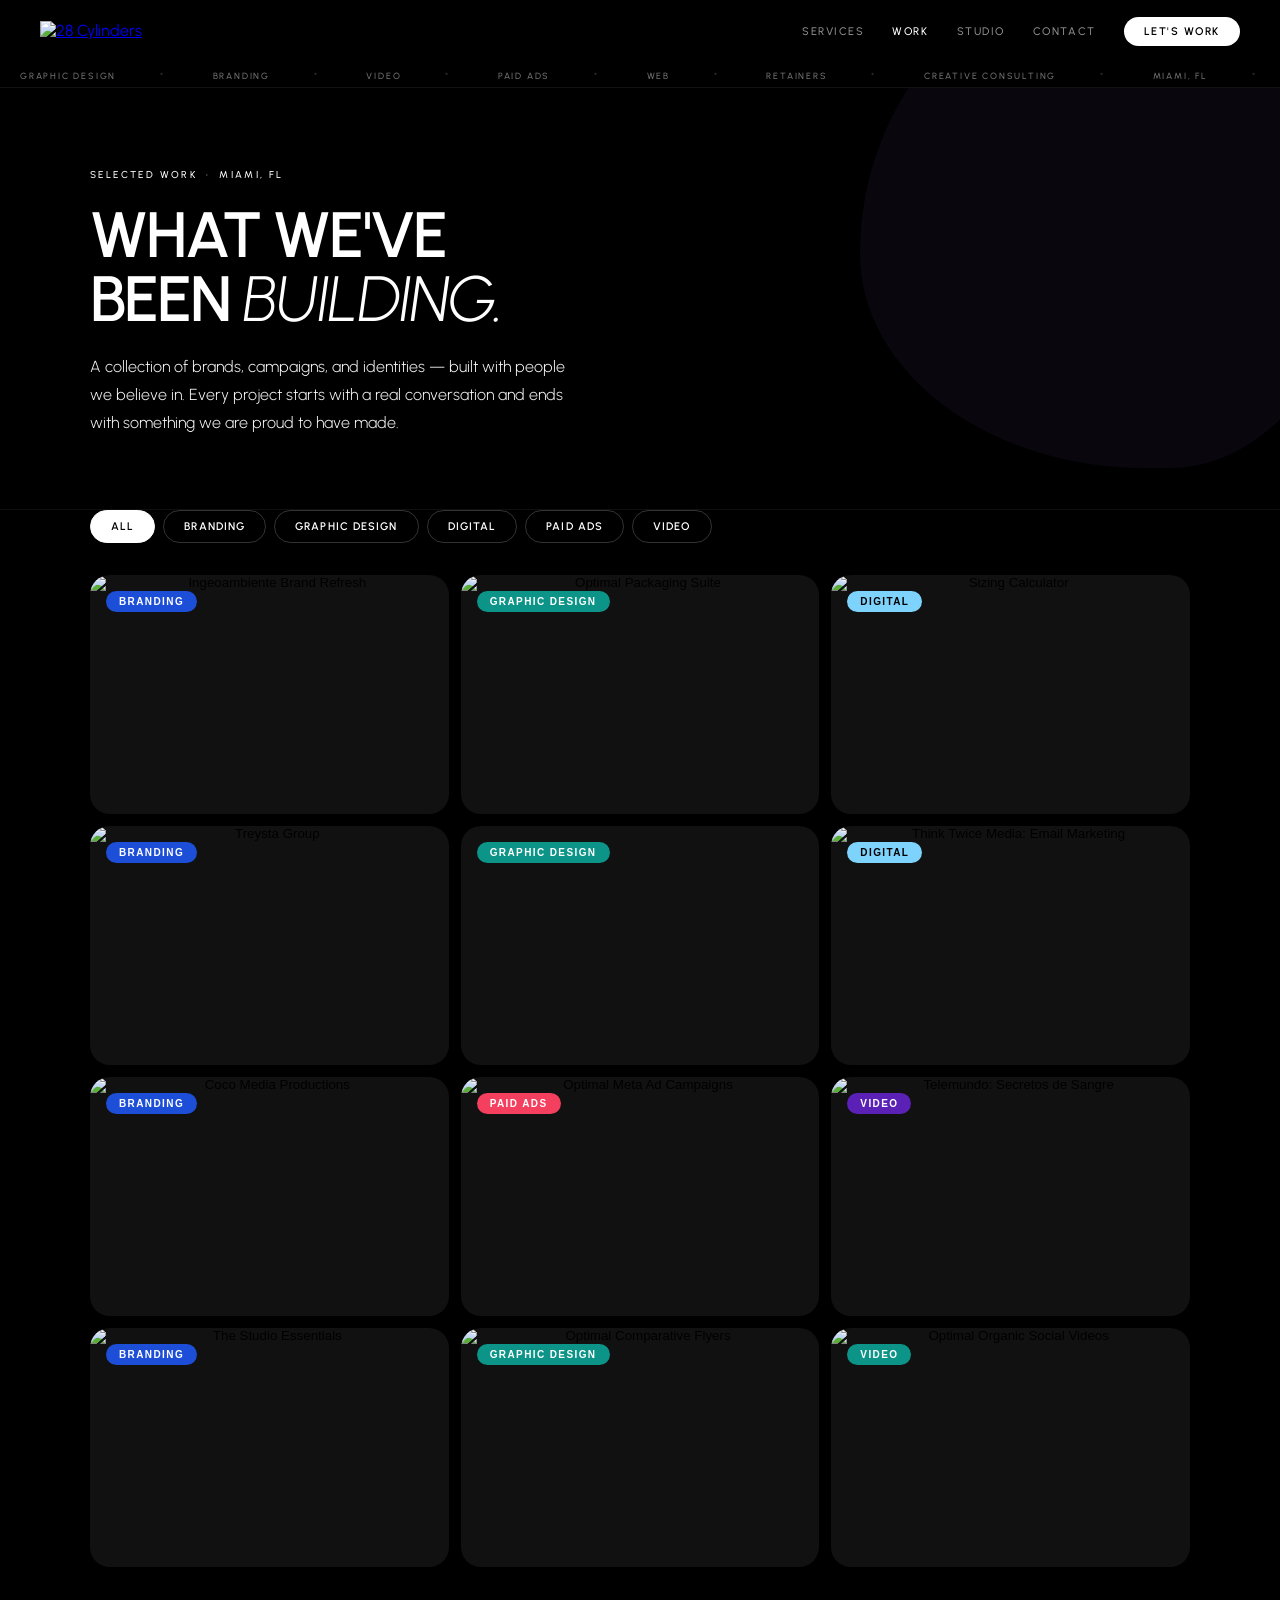
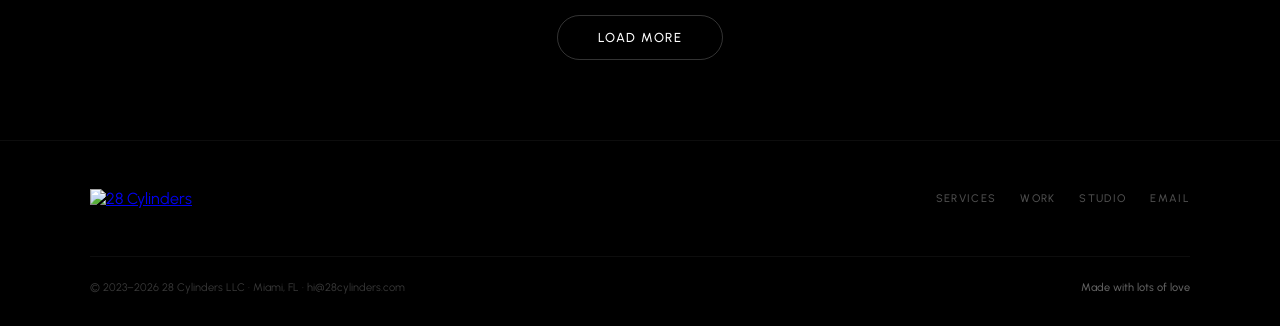
==== work.html @ 112ba6d0 "Add files via upload" ====
<!DOCTYPE html>
<html lang="en">
<head>
<meta charset="UTF-8">
<meta name="viewport" content="width=device-width, initial-scale=1.0, viewport-fit=cover">
<title>Work — 28 Cylinders Creative Studio Miami</title>
<meta name="description" content="Selected work from 28 Cylinders — a Miami-based creative studio specializing in branding, graphic design, art direction, and paid advertising.">
<meta name="keywords" content="branding studio Miami, graphic design Miami, art direction, portfolio, creative agency Miami, Sofia Mondelo">
<meta name="robots" content="index, follow">
<meta property="og:title" content="Work — 28 Cylinders Creative Studio Miami">
<meta property="og:description" content="Selected projects from 28 Cylinders Creative Studio.">
<meta property="og:type" content="website">
<meta property="og:url" content="https://28cylinders.com/work.html">
<meta property="og:image" content="https://28cylinders.com/images/brand/logo-02.png">
<link rel="canonical" href="https://28cylinders.com/work.html">
<link rel="icon" type="image/png" href="favicon.png">
<link rel="preconnect" href="https://fonts.googleapis.com">
<link rel="preconnect" href="https://fonts.gstatic.com" crossorigin>
<link href="https://fonts.googleapis.com/css2?family=Urbanist:ital,wght@0,100..900;1,100..900&display=swap" rel="stylesheet">
<link rel="stylesheet" href="style.css">
<style>
/* ── PROJECT GRID ── */
.projects-inner{max-width:1100px;margin:0 auto;position:relative}
.projects-grid{display:grid;grid-template-columns:repeat(3,1fr);gap:12px}
.project-card{aspect-ratio:3/2;position:relative;overflow:hidden;background:#111;border:none;outline:none;border-radius:20px;text-decoration:none;display:block;cursor:pointer}
.project-img-ph{position:absolute;inset:0;width:100%;height:100%;border-radius:20px}
.cs-hero-img-ph{width:100%;aspect-ratio:21/9}
.project-img{position:absolute;inset:0;width:100%;height:100%;object-fit:cover;display:block;transition:transform .6s cubic-bezier(0.25,0.46,0.45,0.94)}
.project-card:hover .project-img{transform:scale(1.04)}
.project-overlay{position:absolute;inset:0;background:linear-gradient(to top,rgba(0,0,0,.82) 0%,transparent 55%);display:flex;flex-direction:column;justify-content:flex-end;padding:24px 28px;opacity:0;transition:opacity .3s}
.project-card:hover .project-overlay{opacity:1}
.project-meta{font-size:10px;font-weight:600;letter-spacing:.18em;text-transform:uppercase;color:var(--white);opacity:.6;margin-bottom:5px}
.project-name{font-size:18px;font-weight:600;letter-spacing:-.01em;text-transform:uppercase;color:var(--white)}
.project-badge{position:absolute;top:16px;left:16px;z-index:2;border-radius:999px;font-size:10px;font-weight:600;letter-spacing:.14em;text-transform:uppercase;padding:5px 13px}

/* ── WORK PAGE HERO ── */
.work-hero{
  background:var(--black);
  padding:80px 48px 72px;
  position:relative;overflow:hidden;
  border-bottom:1px solid rgba(255,255,255,0.06);
}
.work-hero-blob{
  position:absolute;width:500px;height:500px;
  border-radius:55% 45% 40% 60%/60% 40% 55% 45%;
  background:var(--lavender);opacity:.05;
  top:-120px;right:-80px;
  animation:blobFloat 11s ease-in-out infinite alternate;
  pointer-events:none;
}
.work-hero-inner{max-width:1100px;margin:0 auto;position:relative}
.work-hero-eyebrow{
  font-size:10px;font-weight:500;letter-spacing:.24em;text-transform:uppercase;
  opacity:.35;margin-bottom:22px;
  animation:fadeUp .6s ease .1s both;
}
.work-hero-title{
  font-size:clamp(36px,5vw,72px);font-weight:600;
  line-height:1.0;letter-spacing:-.03em;text-transform:uppercase;
  margin-bottom:22px;
  animation:fadeUp .7s ease .2s both;
}
.work-hero-title em{font-style:italic;font-weight:300}
.work-hero-body{
  font-size:16px;font-weight:300;line-height:1.75;
  opacity:.65;max-width:480px;
  animation:fadeUp .7s ease .35s both;
}

/* ── WORK GRID SECTION ── */
.work-grid-section{
  background:var(--black);
  padding:0 48px 80px;
}

/* ── CASE STUDY ── */
.case-study{
  background:var(--black);
  border-top:1px solid rgba(255,255,255,0.07);
  padding-bottom:80px;
  scroll-margin-top:calc(var(--nav-h) + 28px);
}
.cs-hero-img-wrap{width:100%;line-height:0;overflow:hidden}
.cs-hero-img{
  width:100%;max-height:85vh;object-fit:contain;
  background:#080808;display:block;
  will-change:transform;
}
.cs-inner{max-width:1100px;margin:0 auto;padding:0 48px}
.cs-header{
  display:flex;justify-content:space-between;align-items:flex-start;
  padding:52px 0 40px;gap:24px;flex-wrap:wrap;
}
.cs-header-left{display:flex;flex-direction:column;gap:10px}
.cs-tag{
  display:inline-block;border-radius:999px;
  font-size:10px;font-weight:600;letter-spacing:.14em;text-transform:uppercase;
  padding:5px 14px;width:fit-content;
}
.cs-title{
  font-size:clamp(32px,4.5vw,60px);font-weight:600;
  letter-spacing:-.03em;text-transform:uppercase;line-height:1;
}
.cs-category{
  font-size:12px;font-weight:500;letter-spacing:.16em;text-transform:uppercase;
  color:var(--white);
}
.cs-year{
  font-size:11px;font-weight:500;letter-spacing:.18em;text-transform:uppercase;
  color:var(--white);opacity:.55;padding-top:6px;white-space:nowrap;
}
.cs-intro{
  display:grid;grid-template-columns:1fr 360px;
  gap:80px;align-items:start;
  padding:64px 0 0;
}
.cs-work{padding:64px 0 0;max-width:720px}
.cs-desc{font-size:16px;font-weight:300;line-height:1.8;color:var(--white);margin-bottom:24px}
.cs-challenge-text,.cs-outcome-text,.cs-client-text{
  font-size:16px;font-weight:300;line-height:1.8;color:var(--white);
}
.cs-label{
  font-size:10px;font-weight:600;letter-spacing:.22em;text-transform:uppercase;
  color:var(--white);opacity:.5;margin-bottom:14px;
}
.cs-challenge,.cs-outcome,.cs-client{margin-bottom:24px}
.cs-note{
  font-size:13px;font-weight:400;font-style:italic;
  color:var(--white);padding:16px;
  border:1.5px dashed rgba(255,255,255,.2);border-radius:12px;
  margin-top:8px;
}
.cs-deliverables{display:flex;flex-wrap:wrap;gap:8px;margin-bottom:0}
.cs-del-pill{
  font-size:11px;font-weight:500;padding:6px 14px;
  border-radius:999px;
  border:1px solid rgba(255,255,255,.15);
  color:var(--white);
}
.cs-meta-col .cs-label{margin-bottom:16px}
.cs-ext-link{
  display:inline-flex;align-items:center;gap:8px;
  margin-top:24px;font-size:13px;font-weight:600;letter-spacing:.02em;
  color:#000;text-decoration:none;
  background:var(--white);border:none;border-radius:999px;
  padding:12px 22px;transition:opacity .2s;
}
.cs-ext-link:hover{opacity:.85}

/* Stats */
.cs-stats{display:grid;grid-template-columns:repeat(3,1fr);gap:3px;margin-top:48px}
.cs-stat{background:#0a0a0a;padding:36px 28px}
.cs-stat-value{display:block;font-size:44px;font-weight:600;letter-spacing:-.02em;margin-bottom:6px}
.cs-stat-label{display:block;font-size:13px;font-weight:500;color:var(--white);margin-bottom:10px}
.cs-stat-bench{display:block;font-size:11px;color:rgba(255,255,255,.55);line-height:1.5}
@media(max-width:600px){.cs-stats{grid-template-columns:1fr}}

/* Script */
.cs-script{background:#0a0a0a;padding:48px;margin-top:48px}
.cs-script-tag{display:block;font-size:11px;font-weight:600;letter-spacing:.1em;text-transform:uppercase;color:rgba(255,255,255,.55);margin-bottom:36px}
.cs-script-body{max-width:560px}
.cs-script-direction{font-size:12px;font-style:italic;color:rgba(255,255,255,.5);margin:20px 0 6px}
.cs-script-direction:first-of-type{margin-top:0}
.cs-script-line{font-size:16px;font-weight:400;line-height:1.65;color:var(--white)}
@media(max-width:480px){.cs-script{padding:32px 20px}}

/* Gallery */
.cs-gallery{column-count:2;column-gap:16px;margin-top:48px}
.cs-gallery-item{break-inside:avoid;margin-bottom:24px;width:100%;border-radius:12px;overflow:hidden;position:relative}
.cs-gallery-item img,.cs-gallery-item video{width:100%;height:auto;display:block}
.cs-gallery-video{cursor:pointer}
.cs-gallery-label{position:absolute;bottom:0;left:0;right:0;padding:10px 14px;background:linear-gradient(transparent,rgba(0,0,0,.75));font-size:11px;font-weight:500;letter-spacing:.1em;text-transform:uppercase;color:#fff;pointer-events:none}
.cs-icon-row{display:flex;gap:24px;align-items:center;justify-content:center;padding:40px 0;margin-top:48px}
.cs-icon-row img{width:calc(33% - 16px);max-width:180px;height:auto}
.cs-icon-row--scroll{overflow-x:auto;flex-wrap:nowrap;justify-content:flex-start;padding-bottom:16px;-ms-overflow-style:none;scrollbar-width:none}
.cs-icon-row--scroll::-webkit-scrollbar{display:none}
.cs-icon-row--scroll img{width:auto;max-width:none;height:160px;flex-shrink:0}
.grid-hidden{display:none}
.load-more-btn{display:block;margin:48px auto 0;padding:14px 40px;border-radius:999px;border:1px solid rgba(255,255,255,.2);background:transparent;color:var(--white);font-family:'Urbanist',sans-serif;font-size:13px;font-weight:500;letter-spacing:.1em;text-transform:uppercase;cursor:pointer;transition:background .2s,border-color .2s}
.filter-bar{display:flex;gap:8px;flex-wrap:wrap;margin-bottom:32px}
.filter-btn{border:1px solid rgba(255,255,255,.2);background:transparent;color:var(--white);border-radius:999px;font-size:11px;font-weight:600;letter-spacing:.1em;text-transform:uppercase;padding:9px 20px;cursor:pointer;transition:background .2s,border-color .2s,color .2s;font-family:'Urbanist',sans-serif}
.filter-btn:hover{border-color:rgba(255,255,255,.5)}
.filter-btn.active{background:var(--white);color:#000;border-color:var(--white)}
.load-more-btn:hover{background:rgba(255,255,255,.08);border-color:rgba(255,255,255,.4)}

/* Editorial layout */
.cs-editorial{margin-top:24px}
.cs-editorial-b1{display:grid;grid-template-columns:1fr 1fr;gap:48px;align-items:center;padding:48px 0}
.cs-editorial-b1-text{display:flex;flex-direction:column;gap:0}
.cs-editorial-text{font-size:16px;line-height:1.8;color:var(--white)}
.cs-editorial-b1-imgs{display:grid;grid-template-columns:1fr 1fr;gap:3px}
.cs-editorial-b1-img{width:100%;height:260px;object-fit:cover;display:block}
.cs-editorial-b2{font-size:16px;line-height:1.8;color:rgba(255,255,255,.7);padding:40px 0;max-width:680px}
.cs-editorial-b3{display:grid;grid-template-columns:repeat(3,1fr);gap:3px}
.cs-editorial-b3-img{width:100%;height:340px;object-fit:cover;display:block}
.cs-editorial-b4{font-size:16px;line-height:1.8;color:var(--white);padding-top:40px;max-width:680px}
@media(max-width:860px){
  .cs-editorial-b1{grid-template-columns:1fr;gap:24px;padding:32px 0}
  .cs-editorial-b3-img{height:220px}
}
@media(max-width:480px){
  .cs-editorial-b1-img{height:160px}
  .cs-editorial-b3-img{height:160px}
}

/* Before / After */
.cs-ba{padding:48px 0 0}
.ba-wrap{
  position:relative;overflow:hidden;
  background:#0a0a0a;border-radius:4px;
  cursor:ew-resize;user-select:none;touch-action:none;
  height:440px;
}
.ba-img{position:absolute;inset:0;width:100%;height:100%;object-fit:contain;display:block}
.ba-img-before{clip-path:inset(0 50% 0 0);transition:clip-path 0s}
.ba-handle{
  position:absolute;top:0;bottom:0;left:50%;
  width:2px;background:var(--white);
  display:flex;align-items:center;justify-content:center;
  transform:translateX(-50%);pointer-events:none;
}
.ba-circle{
  width:40px;height:40px;border-radius:50%;
  background:var(--white);color:var(--black);
  display:flex;align-items:center;justify-content:center;
  font-size:15px;font-weight:700;letter-spacing:-.02em;
  box-shadow:0 2px 12px rgba(0,0,0,.4);
}
.ba-tag{
  position:absolute;bottom:16px;
  font-size:10px;font-weight:700;letter-spacing:.2em;text-transform:uppercase;
  color:var(--white);background:rgba(0,0,0,.65);
  padding:5px 12px;border-radius:999px;pointer-events:none;
}
.ba-tag-before{left:16px}
.ba-tag-after{right:16px}

/* Lightbox */
.lb{position:fixed;inset:0;z-index:900;background:rgba(0,0,0,.96);display:flex;align-items:center;justify-content:center;opacity:0;pointer-events:none;transition:opacity .25s;padding:24px}
.lb.open{opacity:1;pointer-events:all}
.lb-img{max-width:90vw;max-height:90vh;object-fit:contain;display:block}
.lb-video{max-width:90vw;max-height:82vh;display:none;outline:none}
.lb-close{position:absolute;top:20px;right:24px;background:none;border:none;cursor:pointer;color:var(--white);font-size:28px;line-height:1;opacity:.55;transition:opacity .2s}
.lb-close:hover{opacity:1}

/* Info cards */
.cs-info-cards{display:grid;grid-template-columns:repeat(3,1fr);gap:12px;padding:48px 0 0}
.cs-info-card{background:#111;border-radius:16px;padding:28px}
.cs-card-label{font-size:10px;font-weight:600;letter-spacing:.22em;text-transform:uppercase;color:rgba(255,255,255,.4);margin-bottom:16px;display:block}
.cs-card-label-desktop{display:block}
.cs-card-toggle{display:none}
.cs-card-body{}
.cs-info-card-text{font-size:14px;font-weight:300;line-height:1.75;color:rgba(255,255,255,.75)}
.cs-bullet-list{list-style:none;display:flex;flex-direction:column;gap:8px}
.cs-bullet-list li{display:flex;align-items:flex-start;gap:8px;font-size:14px;font-weight:300;line-height:1.75;color:rgba(255,255,255,.75)}
.cs-bullet{font-size:12px;flex-shrink:0;line-height:1.75}

/* Closing copy */
.cs-closing-copy{max-width:680px;margin:0 auto;padding:64px 0}
.cs-closing-copy p{font-size:16px;font-weight:300;line-height:1.8;color:rgba(255,255,255,.7);margin-bottom:1.2em}
.cs-closing-copy p:last-child{margin-bottom:0}

/* Back button */
.cs-back-wrap{padding:52px 0 0}
.cs-back{
  display:inline-flex;align-items:center;gap:8px;
  font-size:11px;font-weight:600;letter-spacing:.18em;text-transform:uppercase;
  color:var(--white);text-decoration:none;opacity:.55;
  transition:opacity .2s,gap .2s;
  background:none;border:none;cursor:pointer;padding:0;
}
.cs-back::before{content:'←';transition:transform .2s}
.cs-back:hover{opacity:1;gap:12px}
.cs-back:hover::before{transform:translateX(-4px)}

/* View states */
.view-hidden{display:none!important}

/* Next project */
.cs-next{
  padding-top:48px;
  display:flex;justify-content:flex-end;
}
.cs-next-link{
  background:none;border:none;cursor:pointer;
  color:var(--white);
  display:flex;flex-direction:column;align-items:flex-end;gap:6px;
  transition:opacity .2s;
  opacity:.55;padding:0;
}
.cs-next-link:hover{opacity:1}
.cs-next-label{font-size:10px;font-weight:600;letter-spacing:.22em;text-transform:uppercase;color:var(--white)}
.cs-next-title{font-size:20px;font-weight:600;letter-spacing:-.01em;text-transform:uppercase}

/* ── RESPONSIVE ── */
@media(max-width:1000px){
  .work-hero{padding:64px 36px 56px}
  .work-grid-section{padding:0 36px 64px}
  .cs-inner{padding:0 36px}
}
@media(max-width:860px){
  .work-hero{padding:56px 24px 52px}
  .work-grid-section{padding:0 0 56px}
  .projects-grid{grid-template-columns:repeat(2,1fr);gap:8px}

  .case-study{padding-bottom:56px}
  .cs-hero-img{max-height:60vh}
  .cs-inner{padding:0 24px}
  .cs-header{padding:36px 0 28px}
  .cs-info-cards{grid-template-columns:1fr;gap:8px;padding:36px 0 0}
  .cs-info-card{padding:0}
  .cs-card-label-desktop{display:none}
  .cs-card-toggle{display:flex;align-items:center;justify-content:space-between;width:100%;padding:20px 24px;background:none;border:none;cursor:pointer;text-align:left}
  .cs-card-toggle .cs-card-label{margin-bottom:0}
  .cs-card-chevron{font-size:18px;color:rgba(255,255,255,.4);transition:transform .25s;flex-shrink:0}
  .cs-info-card.open .cs-card-chevron{transform:rotate(90deg)}
  .cs-card-body{padding:0 24px 0;max-height:0;overflow:hidden;transition:max-height .35s ease,padding-bottom .35s ease}
  .cs-info-card.open .cs-card-body{max-height:600px;padding-bottom:24px}
  .cs-gallery{column-count:1}
  .cs-next{justify-content:flex-start}
  .cs-next-link{align-items:flex-start}
}
@media(max-width:480px){
  .work-hero-title{font-size:clamp(28px,9vw,48px)}
  .projects-grid{grid-template-columns:1fr;gap:8px}
  .cs-gallery{column-count:1}
}
</style>
</head>
<body class="page-offset">
<div id="cursor-dot" aria-hidden="true"></div>

<!-- NAV -->
<nav id="nav" role="navigation" aria-label="Main navigation">
  <a class="nav-logo" href="index.html" aria-label="28 Cylinders Home">
    <img src="images/brand/logo.png" alt="28 Cylinders">
  </a>
  <ul class="nav-links" role="list">
    <li><a href="index.html#services">Services</a></li>
    <li><a href="work.html" class="nav-active">Work</a></li>
    <li><a href="index.html#about">Studio</a></li>
    <li><a href="index.html#contact">Contact</a></li>
    <li><a href="mailto:hi@28cylinders.com" class="nav-cta">Let's Work</a></li>
  </ul>
  <button class="nav-hamburger" id="hamburger" aria-label="Open menu" aria-expanded="false">
    <span></span><span></span><span></span>
  </button>
</nav>

<!-- MOBILE DRAWER -->
<div class="nav-drawer" id="drawer" role="dialog" aria-label="Mobile menu">
  <a href="index.html#services">Services</a>
  <a href="work.html">Work</a>
  <a href="index.html#about">Studio</a>
  <a href="index.html#contact">Contact</a>
  <a href="mailto:hi@28cylinders.com" class="drawer-cta">Let's Work</a>
</div>

<!-- TICKER -->
<div class="ticker-wrap" aria-hidden="true">
  <div class="ticker-track">
    <span>Graphic Design</span><span style="opacity:.2">&nbsp;*&nbsp;</span>
    <span>Branding</span><span style="opacity:.2">&nbsp;*&nbsp;</span>
    <span>Video</span><span style="opacity:.2">&nbsp;*&nbsp;</span>
    <span>Paid Ads</span><span style="opacity:.2">&nbsp;*&nbsp;</span>
    <span>Web</span><span style="opacity:.2">&nbsp;*&nbsp;</span>
    <span>Retainers</span><span style="opacity:.2">&nbsp;*&nbsp;</span>
    <span>Creative Consulting</span><span style="opacity:.2">&nbsp;*&nbsp;</span>
    <span>Miami, FL</span><span style="opacity:.2">&nbsp;*&nbsp;</span>
    <span>En / Es</span><span style="opacity:.2">&nbsp;*&nbsp;</span>
    <span>Graphic Design</span><span style="opacity:.2">&nbsp;*&nbsp;</span>
    <span>Branding</span><span style="opacity:.2">&nbsp;*&nbsp;</span>
    <span>Video</span><span style="opacity:.2">&nbsp;*&nbsp;</span>
    <span>Paid Ads</span><span style="opacity:.2">&nbsp;*&nbsp;</span>
    <span>Web</span><span style="opacity:.2">&nbsp;*&nbsp;</span>
    <span>Retainers</span><span style="opacity:.2">&nbsp;*&nbsp;</span>
    <span>Creative Consulting</span><span style="opacity:.2">&nbsp;*&nbsp;</span>
    <span>Miami, FL</span><span style="opacity:.2">&nbsp;*&nbsp;</span>
    <span>En / Es</span><span style="opacity:.2">&nbsp;*&nbsp;</span>
  </div>
</div>

<!-- WORK HERO -->
<section class="work-hero" aria-label="Work page hero">
  <div class="work-hero-blob blob" aria-hidden="true"></div>
  <div class="work-hero-inner">
    <p class="work-hero-eyebrow">Selected Work &nbsp;·&nbsp; Miami, FL</p>
    <h1 class="work-hero-title">What we've<br>been <em>building.</em></h1>
    <p class="work-hero-body">A collection of brands, campaigns, and identities — built with people we believe in. Every project starts with a real conversation and ends with something we are proud to have made.</p>
  </div>
</section>

<!-- WORK GRID -->
<section class="work-grid-section" aria-labelledby="work-grid-heading">
  <div class="projects-inner">
    <div class="filter-bar" id="filterBar"></div>
    <div class="projects-grid" id="workGrid" role="list" aria-label="Project list"></div>
  </div>
</section>

<!-- CASE STUDIES (rendered by JS from projects.js) -->
<div id="caseStudies"></div>

<!-- FOOTER -->
<footer>
  <div class="footer-inner">
    <div class="footer-top">
      <a class="footer-logo" href="index.html" aria-label="28 Cylinders">
        <img src="images/brand/logo.png" alt="28 Cylinders">
      </a>
      <nav class="footer-nav" aria-label="Footer links">
        <a href="index.html#services">Services</a>
        <a href="work.html">Work</a>
        <a href="index.html#about">Studio</a>
        <a href="mailto:hi@28cylinders.com">Email</a>
      </nav>
    </div>
    <div class="footer-bottom">
      <p class="footer-legal">© 2023–2026 28 Cylinders LLC &middot; Miami, FL &middot; hi@28cylinders.com</p>
      <p class="footer-love">Made with lots of love</p>
    </div>
  </div>
</footer>

<script src="projects.js"></script>
<script>
// ── NAV ──
const nav = document.getElementById('nav');
const hamburger = document.getElementById('hamburger');
const drawer = document.getElementById('drawer');

window.addEventListener('scroll', () => {
  nav.classList.toggle('solid', window.scrollY > 10);
}, { passive: true });

hamburger.addEventListener('click', () => {
  const open = drawer.classList.toggle('open');
  hamburger.classList.toggle('open', open);
  hamburger.setAttribute('aria-expanded', open);
  document.body.style.overflow = open ? 'hidden' : '';
});

drawer.querySelectorAll('a').forEach(a => {
  a.addEventListener('click', () => {
    drawer.classList.remove('open');
    hamburger.classList.remove('open');
    hamburger.setAttribute('aria-expanded', false);
    document.body.style.overflow = '';
  });
});

// ── SCROLL REVEAL ──
const ro = new IntersectionObserver(entries => {
  entries.forEach(e => {
    if (e.isIntersecting) { e.target.classList.add('visible'); ro.unobserve(e.target); }
  });
}, { threshold: 0.08 });

function observeReveal() {
  document.querySelectorAll('.reveal, .reveal-r').forEach(el => ro.observe(el));
}

// ── ROUTER ──
const workHero    = document.querySelector('.work-hero');
const workGridSec = document.querySelector('.work-grid-section');
const caseStudies = document.getElementById('caseStudies');

function showGrid() {
  workHero.classList.remove('view-hidden');
  workGridSec.classList.remove('view-hidden');
  caseStudies.classList.add('view-hidden');
  window.scrollTo({ top: 0, behavior: 'instant' });
}

function showProject(id) {
  const project = PROJECTS.find(p => p.id === id);
  if (!project) { showGrid(); return; }
  workHero.classList.add('view-hidden');
  workGridSec.classList.add('view-hidden');
  caseStudies.classList.remove('view-hidden');
  document.querySelectorAll('.case-study').forEach(s => {
    s.classList.toggle('view-hidden', s.id !== id);
  });
  window.scrollTo({ top: 0, behavior: 'instant' });
  document.querySelectorAll(`#${CSS.escape(id)} .reveal, #${CSS.escape(id)} .reveal-r`).forEach(el => {
    el.classList.remove('visible');
    ro.observe(el);
  });
}

function route() {
  const id = location.hash.slice(1);
  if (id && PROJECTS.find(p => p.id === id)) showProject(id);
  else showGrid();
}

window.addEventListener('popstate', route);

// ── RENDER WORK GRID ──
const GRID_INITIAL = 12;
let filterAllLoaded = false;

function renderGrid() {
  const grid = document.getElementById('workGrid');
  PROJECTS.forEach((p, i) => {
    const card = document.createElement('button');
    card.type = 'button';
    card.className = 'project-card reveal';
    card.dataset.tag = p.tagLabel;
    if (i >= GRID_INITIAL) card.classList.add('grid-hidden');
    card.setAttribute('role', 'listitem');
    card.setAttribute('aria-label', 'View ' + p.title + ' case study');
    card.addEventListener('click', () => {
      history.pushState({}, '', '#' + p.id);
      showProject(p.id);
    });
    const isVideoThumb = /\.(mp4|webm)$/i.test(p.thumbnail || '');
    const imgHTML = !p.thumbnail
      ? `<div class="project-img-ph" style="background:${p.color}"></div>`
      : isVideoThumb
        ? `<video src="${p.thumbnail}" class="project-img" autoplay muted loop playsinline></video>`
        : `<img src="${p.thumbnail}" alt="${p.title}" class="project-img" loading="${i === 0 ? 'eager' : 'lazy'}">`;
    card.innerHTML = `
      <span class="project-badge" style="background:${p.color};color:${p.tagTextColor}">${p.tagLabel}</span>
      ${imgHTML}
      <div class="project-overlay">
        <p class="project-meta">${p.category}</p>
        <p class="project-name">${p.title}</p>
      </div>
    `;
    grid.appendChild(card);
  });

  if (PROJECTS.length > GRID_INITIAL) {
    const btn = document.createElement('button');
    btn.className = 'load-more-btn';
    btn.textContent = 'Load more';
    btn.addEventListener('click', () => {
      filterAllLoaded = true;
      grid.querySelectorAll('.grid-hidden').forEach(c => {
        c.classList.remove('grid-hidden');
        ro.observe(c);
      });
      btn.remove();
    });
    grid.parentElement.appendChild(btn);
  }
}

function renderFilters() {
  const bar = document.getElementById('filterBar');
  const tags = ['All', ...new Set(PROJECTS.map(p => p.tagLabel))];
  tags.forEach(tag => {
    const btn = document.createElement('button');
    btn.className = 'filter-btn' + (tag === 'All' ? ' active' : '');
    btn.textContent = tag;
    btn.addEventListener('click', () => {
      bar.querySelectorAll('.filter-btn').forEach(b => b.classList.remove('active'));
      btn.classList.add('active');
      applyFilter(tag);
    });
    bar.appendChild(btn);
  });
}

function applyFilter(tag) {
  const cards = [...document.querySelectorAll('#workGrid .project-card')];
  const loadMoreBtn = document.querySelector('.load-more-btn');
  if (tag === 'All') {
    cards.forEach((c, i) => {
      c.classList.toggle('grid-hidden', !filterAllLoaded && i >= GRID_INITIAL);
    });
    if (loadMoreBtn) loadMoreBtn.style.display = '';
  } else {
    cards.forEach(c => {
      c.classList.toggle('grid-hidden', c.dataset.tag !== tag);
    });
    if (loadMoreBtn) loadMoreBtn.style.display = 'none';
  }
}

// ── RENDER CASE STUDIES ──
function renderCaseStudies() {
  const container = document.getElementById('caseStudies');

  function paras(text, cls) {
    return text.split('\n\n').map(t => `<p class="${cls}">${t.trim()}</p>`).join('');
  }

  function mediaItem(src, title, idx) {
    const isVideo = /\.(mp4|webm)$/i.test(src);
    const el = isVideo
      ? `<video src="${src}" class="cs-gallery-img" autoplay muted loop playsinline></video>`
      : `<img src="${src}" alt="${title} project detail" loading="lazy" class="cs-gallery-img" style="transition-delay:${idx * 80}ms">`;
    return `<div class="cs-gallery-item reveal${isVideo ? ' cs-gallery-wide' : ''}">${el}</div>`;
  }

  function featuredItem(src, title, isFull) {
    const isVideo = /\.(mp4|webm)$/i.test(src);
    const el = isVideo
      ? `<video src="${src}" class="cs-gallery-img" autoplay muted loop playsinline></video>`
      : `<img src="${src}" alt="${title} project detail" loading="lazy" class="cs-gallery-img">`;
    return `<div class="cs-gallery-item reveal ${isFull ? 'cs-gallery-full' : 'cs-gallery-pair'}">${el}</div>`;
  }

  function editorialItem(src, title, cls) {
    const isVideo = /\.(mp4|webm)$/i.test(src);
    return isVideo
      ? `<video src="${src}" class="${cls}" autoplay muted loop playsinline></video>`
      : `<img src="${src}" alt="${title}" loading="lazy" class="${cls}">`;
  }

  function editorialLayout(p) {
    const pars = p.description ? p.description.split('\n\n').map(t => t.trim()) : [];
    const imgs = p.images || [];
    return `<div class="cs-editorial">
      <div class="cs-editorial-b1 reveal">
        <div class="cs-editorial-b1-text">
          ${pars[0] ? `<p class="cs-editorial-text">${pars[0]}</p>` : ''}
        </div>
        <div class="cs-editorial-b1-imgs">
          ${imgs[0] ? editorialItem(imgs[0], p.title, 'cs-editorial-b1-img') : ''}
          ${imgs[1] ? editorialItem(imgs[1], p.title, 'cs-editorial-b1-img') : ''}
        </div>
      </div>
      ${pars[1] ? `<p class="cs-editorial-b2 reveal">${pars[1]}</p>` : ''}
      <div class="cs-editorial-b3 reveal">
        ${[imgs[2], imgs[3], imgs[4]].filter(Boolean).map(src => editorialItem(src, p.title, 'cs-editorial-b3-img')).join('')}
      </div>
      ${pars[2] ? `<p class="cs-editorial-b4 reveal">${pars[2]}</p>` : ''}
    </div>`;
  }

  function buildInfoCards(p) {
    function makeCard(label, id, bodyHTML) {
      return `
        <div class="cs-info-card" style="border-top:2px solid ${p.color}">
          <button class="cs-card-toggle" type="button" aria-expanded="false" aria-controls="${id}">
            <span class="cs-card-label">${label}</span>
            <span class="cs-card-chevron" aria-hidden="true">›</span>
          </button>
          <span class="cs-card-label cs-card-label-desktop">${label}</span>
          <div class="cs-card-body" id="${id}">${bodyHTML}</div>
        </div>`;
    }
    const cards = [];
    if (p.client) {
      cards.push(makeCard('The Client', `${p.id}-c1`, `<p class="cs-info-card-text">${p.client}</p>`));
    }
    if (p.challenge) {
      const lines = p.challenge.split('\n').map(l => l.trim()).filter(Boolean);
      const bulletHTML = `<ul class="cs-bullet-list">${lines.map(l =>
        `<li><span class="cs-bullet" style="color:${p.color}">•</span><span>${l}</span></li>`
      ).join('')}</ul>`;
      cards.push(makeCard('The Ask', `${p.id}-c2`, bulletHTML));
    }
    const delHTML = (p.deliverables||[]).map(d => `<span class="cs-del-pill">${d}</span>`).join('');
    const lnk = p.link ? `<a class="cs-ext-link" href="${p.link}" target="_blank" rel="noopener noreferrer">↗ ${p.linkLabel||'View it live'}</a>` : '';
    cards.push(makeCard('What We Delivered', `${p.id}-c3`, `<div class="cs-deliverables">${delHTML}</div>${lnk}`));
    return `<div class="cs-info-cards reveal">${cards.join('')}</div>`;
  }

  function buildGallery(p) {
    const labels = p.labels || {};
    let iconRowHTML = '';
    if (p.iconRow && p.iconRow.length) {
      const icons = p.iconRow.map(src =>
        `<img src="${src}" alt="${p.title} icon" loading="lazy">`
      ).join('');
      iconRowHTML = `<div class="cs-icon-row${p.iconRowScroll ? ' cs-icon-row--scroll' : ''}">${icons}</div>`;
    }
    if (!p.images || !p.images.length) return iconRowHTML;
    const items = p.images.map(src => {
      const filename = src.split('/').pop();
      const label = labels[filename] || '';
      const isVideo = /\.(mp4|webm)$/i.test(src);
      const el = isVideo
        ? `<video muted loop playsinline class="cs-gallery-video"><source src="${src}"></video>`
        : `<img src="${src}" alt="${p.title}" loading="lazy" class="cs-row-img">`;
      const labelHTML = label ? `<span class="cs-gallery-label">${label}</span>` : '';
      return `<div class="cs-gallery-item">${el}${labelHTML}</div>`;
    }).join('');
    const colStyle = p.galleryColumns ? ` style="column-count:${p.galleryColumns}"` : '';
    return `${iconRowHTML}<div class="cs-gallery"${colStyle}>${items}</div>`;
  }

  PROJECTS.forEach((p, i) => {
    const next = PROJECTS[(i + 1) % PROJECTS.length];

    const heroSrc = p.hero || p.thumbnail;
    const isVideoHero = /\.(mp4|webm)$/i.test(heroSrc || '');
    const heroHTML = !heroSrc
      ? `<div class="cs-hero-img-ph" style="background:${p.color}"></div>`
      : isVideoHero
        ? `<video src="${heroSrc}" class="cs-hero-img" autoplay muted loop playsinline></video>`
        : `<img src="${heroSrc}" alt="${p.title}" class="cs-hero-img" loading="lazy">`;

    const infoCardsHTML = buildInfoCards(p);
    const ngGalleryHTML = buildGallery(p);

    const baHTML = p.beforeAfter
      ? `<div class="cs-ba reveal">
          <p class="cs-label">Before / After</p>
          <div class="ba-wrap">
            <img class="ba-img" src="${p.beforeAfter.after}" alt="${p.beforeAfter.afterLabel || 'After'}">
            <img class="ba-img ba-img-before" src="${p.beforeAfter.before}" alt="${p.beforeAfter.beforeLabel || 'Before'}">
            <div class="ba-handle"><div class="ba-circle">&#8596;</div></div>
            <span class="ba-tag ba-tag-before">${p.beforeAfter.beforeLabel || 'Before'}</span>
            <span class="ba-tag ba-tag-after">${p.beforeAfter.afterLabel || 'After'}</span>
          </div>
        </div>`
      : '';

    const noteHTML = p.note ? `<p class="cs-note">${p.note}</p>` : '';

    const statsHTML = p.stats && p.stats.length
      ? `<div class="cs-stats reveal">
          ${p.stats.map(s => `<div class="cs-stat">
            <span class="cs-stat-value" style="color:${p.color}">${s.value}</span>
            <span class="cs-stat-label">${s.label}</span>
            ${s.benchmark ? `<span class="cs-stat-bench">${s.benchmark}</span>` : ''}
          </div>`).join('')}
        </div>`
      : '';

    const scriptHTML = p.script && p.script.length
      ? `<div class="cs-script reveal">
          <span class="cs-script-tag">Approved Script</span>
          <div class="cs-script-body">
            ${p.script.map(s => s.type === 'direction'
              ? `<p class="cs-script-direction">${s.text}</p>`
              : `<p class="cs-script-line">${s.text}</p>`
            ).join('')}
          </div>
        </div>`
      : '';

    const section = document.createElement('section');
    section.className = 'case-study view-hidden';
    section.id = p.id;
    section.setAttribute('aria-label', p.title + ' case study');
    section.innerHTML = `
      <div class="cs-back-wrap cs-inner">
        <button class="cs-back" onclick="history.pushState({},'','work.html');showGrid()" aria-label="Back to all work">All work</button>
      </div>
      <div class="cs-hero-img-wrap reveal">${heroHTML}</div>
      <div class="cs-inner">
        <div class="cs-header reveal">
          <div class="cs-header-left">
            <span class="cs-tag" style="background:${p.color};color:${p.tagTextColor}">${p.tagLabel}</span>
            <h2 class="cs-title">${p.title}</h2>
            <p class="cs-category">${p.category}</p>
          </div>
          <div class="cs-year">${p.year}</div>
        </div>
        ${infoCardsHTML}
        ${statsHTML}
        ${noteHTML}
        ${baHTML}
        ${ngGalleryHTML}
        ${scriptHTML}
        <div class="cs-next reveal">
          <button class="cs-next-link" onclick="history.pushState({},'','#${next.id}');showProject('${next.id}')" aria-label="Next project: ${next.title}">
            <span class="cs-next-label">Next project</span>
            <span class="cs-next-title">${next.title} &rarr;</span>
          </button>
        </div>
      </div>
    `;
    container.appendChild(section);

    section.querySelectorAll('.cs-card-toggle').forEach(btn => {
      btn.addEventListener('click', () => {
        const card = btn.closest('.cs-info-card');
        const isOpen = card.classList.toggle('open');
        btn.setAttribute('aria-expanded', isOpen ? 'true' : 'false');
      });
    });

    section.querySelectorAll('.cs-gallery-video').forEach(v => {
      v.addEventListener('mouseenter', () => { if (!lb.classList.contains('open')) v.play(); });
      v.addEventListener('mouseleave', () => { v.pause(); v.currentTime = 0; });
    });
  });

  // Subtle parallax on hero image
  window.addEventListener('scroll', () => {
    const visible = document.querySelector('.case-study:not(.view-hidden) .cs-hero-img');
    if (visible) visible.style.transform = `translateY(${window.scrollY * 0.08}px)`;
  }, { passive: true });
}

// ── LIGHTBOX ──
const lb = document.createElement('div');
lb.className = 'lb';
lb.setAttribute('role', 'dialog');
lb.setAttribute('aria-label', 'Media viewer');
lb.innerHTML = '<button class="lb-close" aria-label="Close">&#x2715;</button><img class="lb-img" src="" alt=""><video class="lb-video" controls playsinline></video>';
document.body.appendChild(lb);
const lbImg = lb.querySelector('.lb-img');
const lbVid = lb.querySelector('.lb-video');
lb.querySelector('.lb-close').addEventListener('click', closeLb);
lb.addEventListener('click', e => { if (e.target === lb) closeLb(); });
document.addEventListener('keydown', e => { if (e.key === 'Escape') closeLb(); });
function openLb(src, alt) {
  lbImg.src = src; lbImg.alt = alt || '';
  lbImg.style.display = ''; lbVid.style.display = 'none';
  lb.classList.add('open'); document.body.style.overflow = 'hidden';
}
function openLbVideo(src) {
  lbVid.src = src;
  lbVid.style.display = ''; lbImg.style.display = 'none';
  lb.classList.add('open'); document.body.style.overflow = 'hidden';
  lbVid.load();
}
function closeLb() {
  lb.classList.remove('open');
  lbVid.pause(); lbVid.src = '';
  document.body.style.overflow = '';
}

caseStudies.addEventListener('click', e => {
  const img = e.target.closest('img.cs-gallery-img') || (e.target.matches('img.cs-ng-img,img.cs-row-img') ? e.target : null);
  if (img) { openLb(img.src, img.alt); return; }
  const vid = e.target.closest('.cs-gallery-video');
  if (vid) {
    const src = vid.querySelector('source')?.getAttribute('src') || '';
    if (src) openLbVideo(src);
  }
});

// ── BEFORE / AFTER SLIDERS ──
function initBeforeAfter() {
  document.querySelectorAll('.ba-wrap').forEach(wrap => {
    const before = wrap.querySelector('.ba-img-before');
    const handle = wrap.querySelector('.ba-handle');
    let active = false;

    function update(clientX) {
      const r = wrap.getBoundingClientRect();
      const pct = Math.max(2, Math.min(98, ((clientX - r.left) / r.width) * 100));
      before.style.clipPath = `inset(0 ${100 - pct}% 0 0)`;
      handle.style.left = pct + '%';
    }

    wrap.addEventListener('mousedown', e => { active = true; update(e.clientX); });
    window.addEventListener('mouseup', () => { active = false; });
    window.addEventListener('mousemove', e => { if (active) update(e.clientX); });
    wrap.addEventListener('touchstart', e => { active = true; update(e.touches[0].clientX); }, { passive: true });
    window.addEventListener('touchend', () => { active = false; });
    window.addEventListener('touchmove', e => { if (active) update(e.touches[0].clientX); }, { passive: true });
  });
}

// ── GALLERY ORIENTATION ──
function detectGalleryOrientation() {
  document.querySelectorAll('img.cs-gallery-img').forEach(img => {
    function check() {
      if (img.naturalWidth > img.naturalHeight * 1.2) {
        img.closest('.cs-gallery-item').classList.add('cs-gallery-wide');
      }
    }
    if (img.complete && img.naturalWidth) check();
    else img.addEventListener('load', check);
  });
}

// ── INIT ──
renderGrid();
renderFilters();
renderCaseStudies();
observeReveal();
initBeforeAfter();
detectGalleryOrientation();
caseStudies.classList.add('view-hidden');
route();
</script>
<script>
(function(){
  const dot = document.getElementById('cursor-dot');
  document.addEventListener('mousemove', e => {
    dot.style.left = e.clientX + 'px';
    dot.style.top = e.clientY + 'px';
    dot.classList.add('active');
  });
  document.addEventListener('mouseleave', () => dot.classList.remove('active'));
})();
</script>
</body>
</html>
---- style.css ----
*,*::before,*::after{box-sizing:border-box;margin:0;padding:0}
:root{
  --black:#000;--white:#fff;
  --mint:#5EEAD4;--sky:#7DD3FC;--lavender:#A78BFA;
  --teal:#0D9488;--cobalt:#1D4ED8;--purple:#5B21B6;
  --pink:#F43F5E;--orange:#F97316;--yellow:#FDE047;
  --nav-h:60px;
}
html{scroll-behavior:smooth}
body{font-family:'Urbanist',sans-serif;background:var(--black);color:var(--white);overflow-x:hidden;-webkit-font-smoothing:antialiased}
*{hyphens:none;-webkit-hyphens:none;word-break:normal;overflow-wrap:break-word}

#cursor-dot{position:fixed;top:0;left:0;width:10px;height:10px;border-radius:50%;background:var(--orange);pointer-events:none;z-index:9999;transform:translate(-50%,-50%);box-shadow:0 0 18px 4px rgba(249,115,22,.45);opacity:0;transition:opacity .3s}
#cursor-dot.active{opacity:1}

nav{
  position:fixed;top:0;left:0;right:0;
  height:var(--nav-h);z-index:500;
  display:flex;align-items:center;justify-content:space-between;
  padding:0 40px;
  background:rgba(0,0,0,0);
  border-bottom:1px solid transparent;
  transition:background .3s,border-color .3s;
}
nav.solid{
  background:rgba(0,0,0,0.96);
  backdrop-filter:blur(16px);-webkit-backdrop-filter:blur(16px);
  border-bottom-color:rgba(255,255,255,0.07);
}
.nav-logo img{height:18px;width:auto;display:block}
.nav-links{display:flex;gap:28px;list-style:none;align-items:center}
.nav-links a{
  font-weight:500;font-size:11px;letter-spacing:.14em;text-transform:uppercase;
  color:var(--white);text-decoration:none;opacity:.55;transition:opacity .2s;
}
.nav-links a:hover{opacity:1}
.nav-links a.nav-active{opacity:1}
.nav-cta{
  font-weight:600!important;opacity:1!important;
  color:var(--black)!important;background:var(--white);
  padding:8px 20px!important;border-radius:999px;
  transition:background .2s!important;
}
.nav-cta:hover{background:var(--mint)!important}

.nav-hamburger{
  display:none;flex-direction:column;gap:5px;
  background:none;border:none;cursor:pointer;padding:4px;
}
.nav-hamburger span{
  display:block;width:22px;height:2px;
  background:var(--white);border-radius:2px;
  transition:transform .25s,opacity .25s;
}
.nav-hamburger.open span:nth-child(1){transform:translateY(7px) rotate(45deg)}
.nav-hamburger.open span:nth-child(2){opacity:0}
.nav-hamburger.open span:nth-child(3){transform:translateY(-7px) rotate(-45deg)}

.nav-drawer{
  display:none;position:fixed;
  top:var(--nav-h);left:0;right:0;bottom:0;
  background:rgba(0,0,0,0.97);
  z-index:499;
  flex-direction:column;align-items:center;justify-content:center;gap:32px;
}
.nav-drawer.open{display:flex}
.nav-drawer a{
  font-weight:600;font-size:22px;letter-spacing:.08em;text-transform:uppercase;
  color:var(--white);text-decoration:none;opacity:.7;transition:opacity .2s;
}
.nav-drawer a:hover{opacity:1}
.nav-drawer .drawer-cta{
  color:var(--black)!important;background:var(--white);
  padding:14px 36px;border-radius:999px;opacity:1!important;
  font-size:14px!important;
}
.nav-drawer .drawer-cta:hover{background:var(--mint)}

.ticker-wrap{
  position:fixed;top:var(--nav-h);left:0;right:0;
  height:28px;z-index:498;
  background:var(--black);
  border-bottom:1px solid rgba(255,255,255,0.07);
  overflow:hidden;white-space:nowrap;
  display:flex;align-items:center;
  pointer-events:none;
}
.ticker-track{display:inline-block;animation:ticker 30s linear infinite}
.ticker-track span{
  font-weight:500;font-size:9px;letter-spacing:.2em;text-transform:uppercase;
  color:var(--white);opacity:.45;padding:0 20px;
}
@keyframes ticker{0%{transform:translateX(0)}100%{transform:translateX(-50%)}}

.page-offset{padding-top:calc(var(--nav-h) + 28px)}

.blob{position:absolute;border-radius:60% 40% 70% 30%/50% 60% 40% 50%;pointer-events:none}

.btn-primary{font-weight:600;font-size:11px;letter-spacing:.14em;text-transform:uppercase;color:var(--black);background:var(--white);padding:13px 26px;border-radius:999px;text-decoration:none;display:inline-block;transition:background .2s,transform .15s;white-space:nowrap}
.btn-primary:hover{background:var(--mint);transform:translateY(-2px)}
.btn-ghost{font-weight:500;font-size:11px;letter-spacing:.14em;text-transform:uppercase;color:var(--white);text-decoration:none;opacity:.4;transition:opacity .2s;white-space:nowrap}
.btn-ghost:hover{opacity:1}

footer{background:var(--black);color:var(--white);padding:48px 48px 32px;border-top:1px solid rgba(255,255,255,.05)}
.footer-inner{max-width:1100px;margin:0 auto}
.footer-top{display:flex;justify-content:space-between;align-items:center;margin-bottom:48px;flex-wrap:wrap;gap:20px}
.footer-logo img{height:16px;width:auto}
.footer-nav{position:static;display:flex;gap:24px;flex-wrap:wrap;border-bottom:none;background:none;height:auto;padding:0}
.footer-nav a{font-size:11px;font-weight:500;letter-spacing:.12em;text-transform:uppercase;color:var(--white);text-decoration:none;opacity:.3;transition:opacity .2s}
.footer-nav a:hover{opacity:1}
.footer-bottom{display:flex;justify-content:space-between;align-items:center;padding-top:24px;border-top:1px solid rgba(255,255,255,.05);flex-wrap:wrap;gap:10px}
.footer-legal{font-size:11px;font-weight:400;color:var(--white);opacity:.22}
.footer-love{font-size:11px;font-weight:500;color:var(--white);opacity:.38}

@keyframes fadeUp{from{opacity:0;transform:translateY(22px)}to{opacity:1;transform:translateY(0)}}
@keyframes blobFloat{from{transform:translate(0,0) rotate(0deg)}to{transform:translate(14px,18px) rotate(7deg)}}
.reveal{opacity:0;transform:translateY(18px);transition:opacity .6s ease,transform .6s ease}
.reveal.visible{opacity:1;transform:translateY(0)}
.reveal-r{opacity:0;transform:translateY(18px) rotate(var(--rot,0deg));transition:opacity .7s ease,transform .7s ease}
.reveal-r.visible{opacity:1;transform:translateY(0) rotate(var(--rot,0deg))}

@media(max-width:860px){
  :root{--nav-h:54px}
  nav{padding:0 20px}
  .nav-links{display:none}
  .nav-hamburger{display:flex}
  footer{padding:36px 24px 26px}
  .footer-top{flex-direction:column;align-items:flex-start;gap:18px}
}
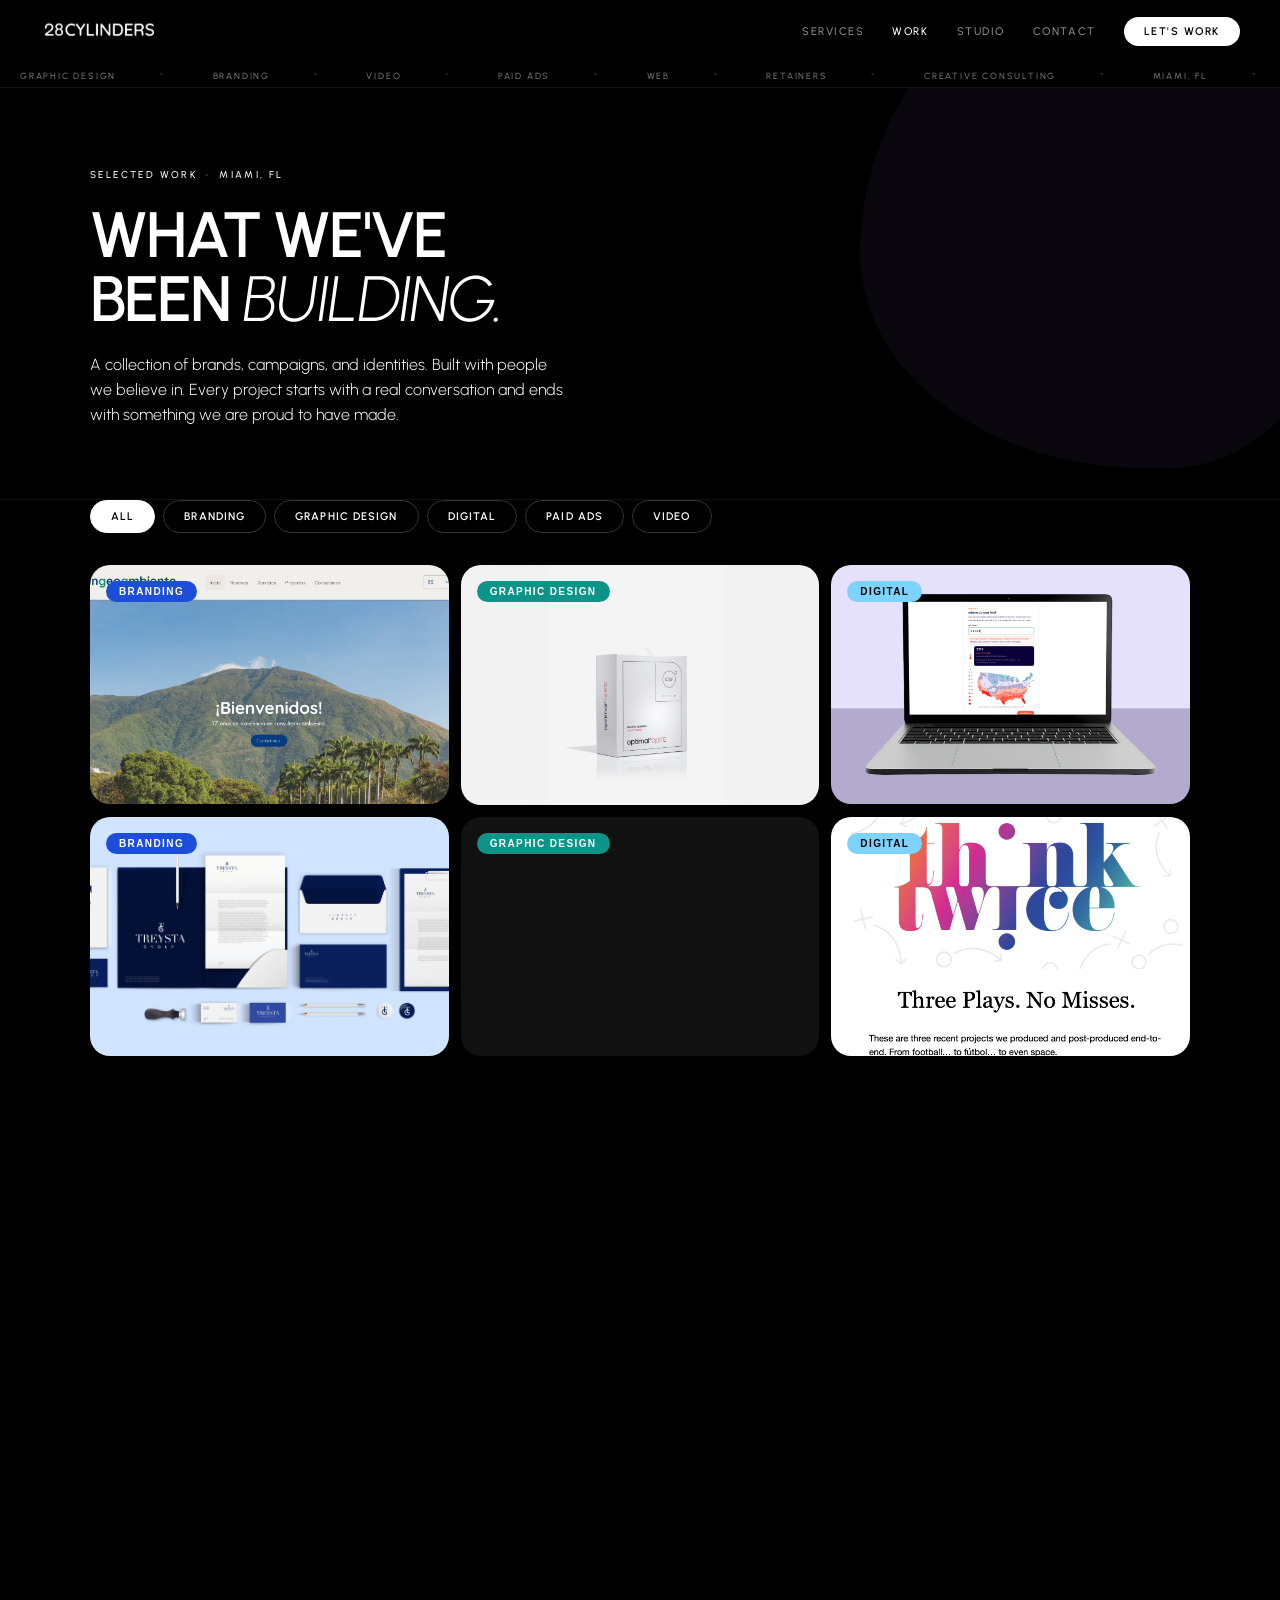
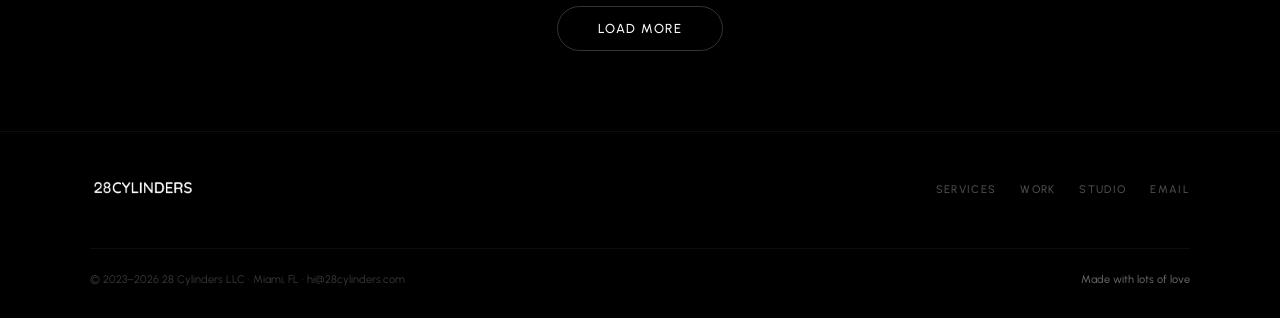
==== commit 1067e38d: "describe what you changed" ====
--- a/work.html
+++ b/work.html
@@ -62,7 +62,7 @@
 }
 .work-hero-title em{font-style:italic;font-weight:300}
 .work-hero-body{
-  font-size:16px;font-weight:300;line-height:1.75;
+  font-size:16px;font-weight:300;line-height:1.55;
   opacity:.65;max-width:480px;
   animation:fadeUp .7s ease .35s both;
 }
@@ -115,9 +115,9 @@
   padding:64px 0 0;
 }
 .cs-work{padding:64px 0 0;max-width:720px}
-.cs-desc{font-size:16px;font-weight:300;line-height:1.8;color:var(--white);margin-bottom:24px}
+.cs-desc{font-size:16px;font-weight:300;line-height:1.5;color:var(--white);margin-bottom:24px}
 .cs-challenge-text,.cs-outcome-text,.cs-client-text{
-  font-size:16px;font-weight:300;line-height:1.8;color:var(--white);
+  font-size:16px;font-weight:300;line-height:1.6;color:var(--white);
 }
 .cs-label{
   font-size:10px;font-weight:600;letter-spacing:.22em;text-transform:uppercase;
@@ -161,7 +161,7 @@
 .cs-script-body{max-width:560px}
 .cs-script-direction{font-size:12px;font-style:italic;color:rgba(255,255,255,.5);margin:20px 0 6px}
 .cs-script-direction:first-of-type{margin-top:0}
-.cs-script-line{font-size:16px;font-weight:400;line-height:1.65;color:var(--white)}
+.cs-script-line{font-size:16px;font-weight:400;line-height:1.5;color:var(--white)}
 @media(max-width:480px){.cs-script{padding:32px 20px}}
 
 /* Gallery */
@@ -170,6 +170,11 @@
 .cs-gallery-item img,.cs-gallery-item video{width:100%;height:auto;display:block}
 .cs-gallery-video{cursor:pointer}
 .cs-gallery-label{position:absolute;bottom:0;left:0;right:0;padding:10px 14px;background:linear-gradient(transparent,rgba(0,0,0,.75));font-size:11px;font-weight:500;letter-spacing:.1em;text-transform:uppercase;color:#fff;pointer-events:none}
+
+.cs-gallery-layout{display:grid;gap:16px;margin-top:48px}
+.cs-gallery-row{display:grid;gap:16px}
+.cs-gallery-row[data-cols='2']{grid-template-columns:repeat(2,1fr)}
+.cs-gallery-row[data-cols='3']{grid-template-columns:repeat(3,1fr)}
 .cs-icon-row{display:flex;gap:24px;align-items:center;justify-content:center;padding:40px 0;margin-top:48px}
 .cs-icon-row img{width:calc(33% - 16px);max-width:180px;height:auto}
 .cs-icon-row--scroll{overflow-x:auto;flex-wrap:nowrap;justify-content:flex-start;padding-bottom:16px;-ms-overflow-style:none;scrollbar-width:none}
@@ -187,13 +192,13 @@
 .cs-editorial{margin-top:24px}
 .cs-editorial-b1{display:grid;grid-template-columns:1fr 1fr;gap:48px;align-items:center;padding:48px 0}
 .cs-editorial-b1-text{display:flex;flex-direction:column;gap:0}
-.cs-editorial-text{font-size:16px;line-height:1.8;color:var(--white)}
+.cs-editorial-text{font-size:16px;line-height:1.5;color:var(--white)}
 .cs-editorial-b1-imgs{display:grid;grid-template-columns:1fr 1fr;gap:3px}
 .cs-editorial-b1-img{width:100%;height:260px;object-fit:cover;display:block}
-.cs-editorial-b2{font-size:16px;line-height:1.8;color:rgba(255,255,255,.7);padding:40px 0;max-width:680px}
+.cs-editorial-b2{font-size:16px;line-height:1.5;color:rgba(255,255,255,.7);padding:40px 0;max-width:680px}
 .cs-editorial-b3{display:grid;grid-template-columns:repeat(3,1fr);gap:3px}
 .cs-editorial-b3-img{width:100%;height:340px;object-fit:cover;display:block}
-.cs-editorial-b4{font-size:16px;line-height:1.8;color:var(--white);padding-top:40px;max-width:680px}
+.cs-editorial-b4{font-size:16px;line-height:1.5;color:var(--white);padding-top:40px;max-width:680px}
 @media(max-width:860px){
   .cs-editorial-b1{grid-template-columns:1fr;gap:24px;padding:32px 0}
   .cs-editorial-b3-img{height:220px}
@@ -250,14 +255,14 @@
 .cs-card-label-desktop{display:block}
 .cs-card-toggle{display:none}
 .cs-card-body{}
-.cs-info-card-text{font-size:14px;font-weight:300;line-height:1.75;color:rgba(255,255,255,.75)}
+.cs-info-card-text{font-size:14px;font-weight:300;line-height:1.5;color:rgba(255,255,255,.75)}
 .cs-bullet-list{list-style:none;display:flex;flex-direction:column;gap:8px}
-.cs-bullet-list li{display:flex;align-items:flex-start;gap:8px;font-size:14px;font-weight:300;line-height:1.75;color:rgba(255,255,255,.75)}
+.cs-bullet-list li{display:flex;align-items:flex-start;gap:8px;font-size:14px;font-weight:300;line-height:1.5;color:rgba(255,255,255,.75)}
 .cs-bullet{font-size:12px;flex-shrink:0;line-height:1.75}
 
 /* Closing copy */
 .cs-closing-copy{max-width:680px;margin:0 auto;padding:64px 0}
-.cs-closing-copy p{font-size:16px;font-weight:300;line-height:1.8;color:rgba(255,255,255,.7);margin-bottom:1.2em}
+.cs-closing-copy p{font-size:16px;font-weight:300;line-height:1.6;color:rgba(255,255,255,.7);margin-bottom:1.2em}
 .cs-closing-copy p:last-child{margin-bottom:0}
 
 /* Back button */
@@ -272,6 +277,17 @@
 .cs-back::before{content:'←';transition:transform .2s}
 .cs-back:hover{opacity:1;gap:12px}
 .cs-back:hover::before{transform:translateX(-4px)}
+
+/* Gallery row consistent height */
+.cs-gallery-row .cs-gallery-item{aspect-ratio:4/3;margin-bottom:0}
+.cs-gallery-row .cs-gallery-item img,
+.cs-gallery-row .cs-gallery-item video{width:100%;height:100%;object-fit:cover}
+
+/* YouTube embed items */
+.cs-yt-iframe{position:absolute;inset:0;width:100%;height:100%;border:none;display:block}
+
+/* Per-project card overrides */
+[data-id="coco"] .project-img{object-position:center 40%}
 
 /* View states */
 .view-hidden{display:none!important}
@@ -386,7 +402,7 @@
   <div class="work-hero-inner">
     <p class="work-hero-eyebrow">Selected Work &nbsp;·&nbsp; Miami, FL</p>
     <h1 class="work-hero-title">What we've<br>been <em>building.</em></h1>
-    <p class="work-hero-body">A collection of brands, campaigns, and identities — built with people we believe in. Every project starts with a real conversation and ends with something we are proud to have made.</p>
+    <p class="work-hero-body">A collection of brands, campaigns, and identities. Built with people we believe in. Every project starts with a real conversation and ends with something we are proud to have made.</p>
   </div>
 </section>
 
@@ -495,6 +511,7 @@
 }
 
 window.addEventListener('popstate', route);
+window.addEventListener('hashchange', route);
 
 // ── RENDER WORK GRID ──
 const GRID_INITIAL = 12;
@@ -507,6 +524,7 @@
     card.type = 'button';
     card.className = 'project-card reveal';
     card.dataset.tag = p.tagLabel;
+    card.dataset.id = p.id;
     if (i >= GRID_INITIAL) card.classList.add('grid-hidden');
     card.setAttribute('role', 'listitem');
     card.setAttribute('aria-label', 'View ' + p.title + ' case study');
@@ -670,7 +688,16 @@
       iconRowHTML = `<div class="cs-icon-row${p.iconRowScroll ? ' cs-icon-row--scroll' : ''}">${icons}</div>`;
     }
     if (!p.images || !p.images.length) return iconRowHTML;
-    const items = p.images.map(src => {
+    const itemMarkup = src => {
+      const isYTVertical = src.startsWith('yt-v:');
+      const isYT = isYTVertical || src.startsWith('yt:');
+      if (isYT) {
+        const ytId = src.slice(src.indexOf(':') + 1);
+        const label = labels[ytId] || '';
+        const labelHTML = label ? `<span class="cs-gallery-label">${label}</span>` : '';
+        const ar = isYTVertical ? '9/16' : '16/9';
+        return `<div class="cs-gallery-item" style="aspect-ratio:${ar}"><iframe class="cs-yt-iframe" src="https://www.youtube-nocookie.com/embed/${ytId}?rel=0&modestbranding=1" allow="accelerometer;autoplay;clipboard-write;encrypted-media;gyroscope;picture-in-picture" allowfullscreen frameborder="0"></iframe>${labelHTML}</div>`;
+      }
       const filename = src.split('/').pop();
       const label = labels[filename] || '';
       const isVideo = /\.(mp4|webm)$/i.test(src);
@@ -679,7 +706,17 @@
         : `<img src="${src}" alt="${p.title}" loading="lazy" class="cs-row-img">`;
       const labelHTML = label ? `<span class="cs-gallery-label">${label}</span>` : '';
       return `<div class="cs-gallery-item">${el}${labelHTML}</div>`;
-    }).join('');
+    };
+
+    if (p.galleryLayout && p.galleryLayout.length) {
+      const rows = p.galleryLayout.map(row => {
+        const items = row.map(itemMarkup).join('');
+        return `<div class="cs-gallery-row" data-cols="${row.length}">${items}</div>`;
+      }).join('');
+      return `${iconRowHTML}<div class="cs-gallery-layout">${rows}</div>`;
+    }
+
+    const items = p.images.map(itemMarkup).join('');
     const colStyle = p.galleryColumns ? ` style="column-count:${p.galleryColumns}"` : '';
     return `${iconRowHTML}<div class="cs-gallery"${colStyle}>${items}</div>`;
   }
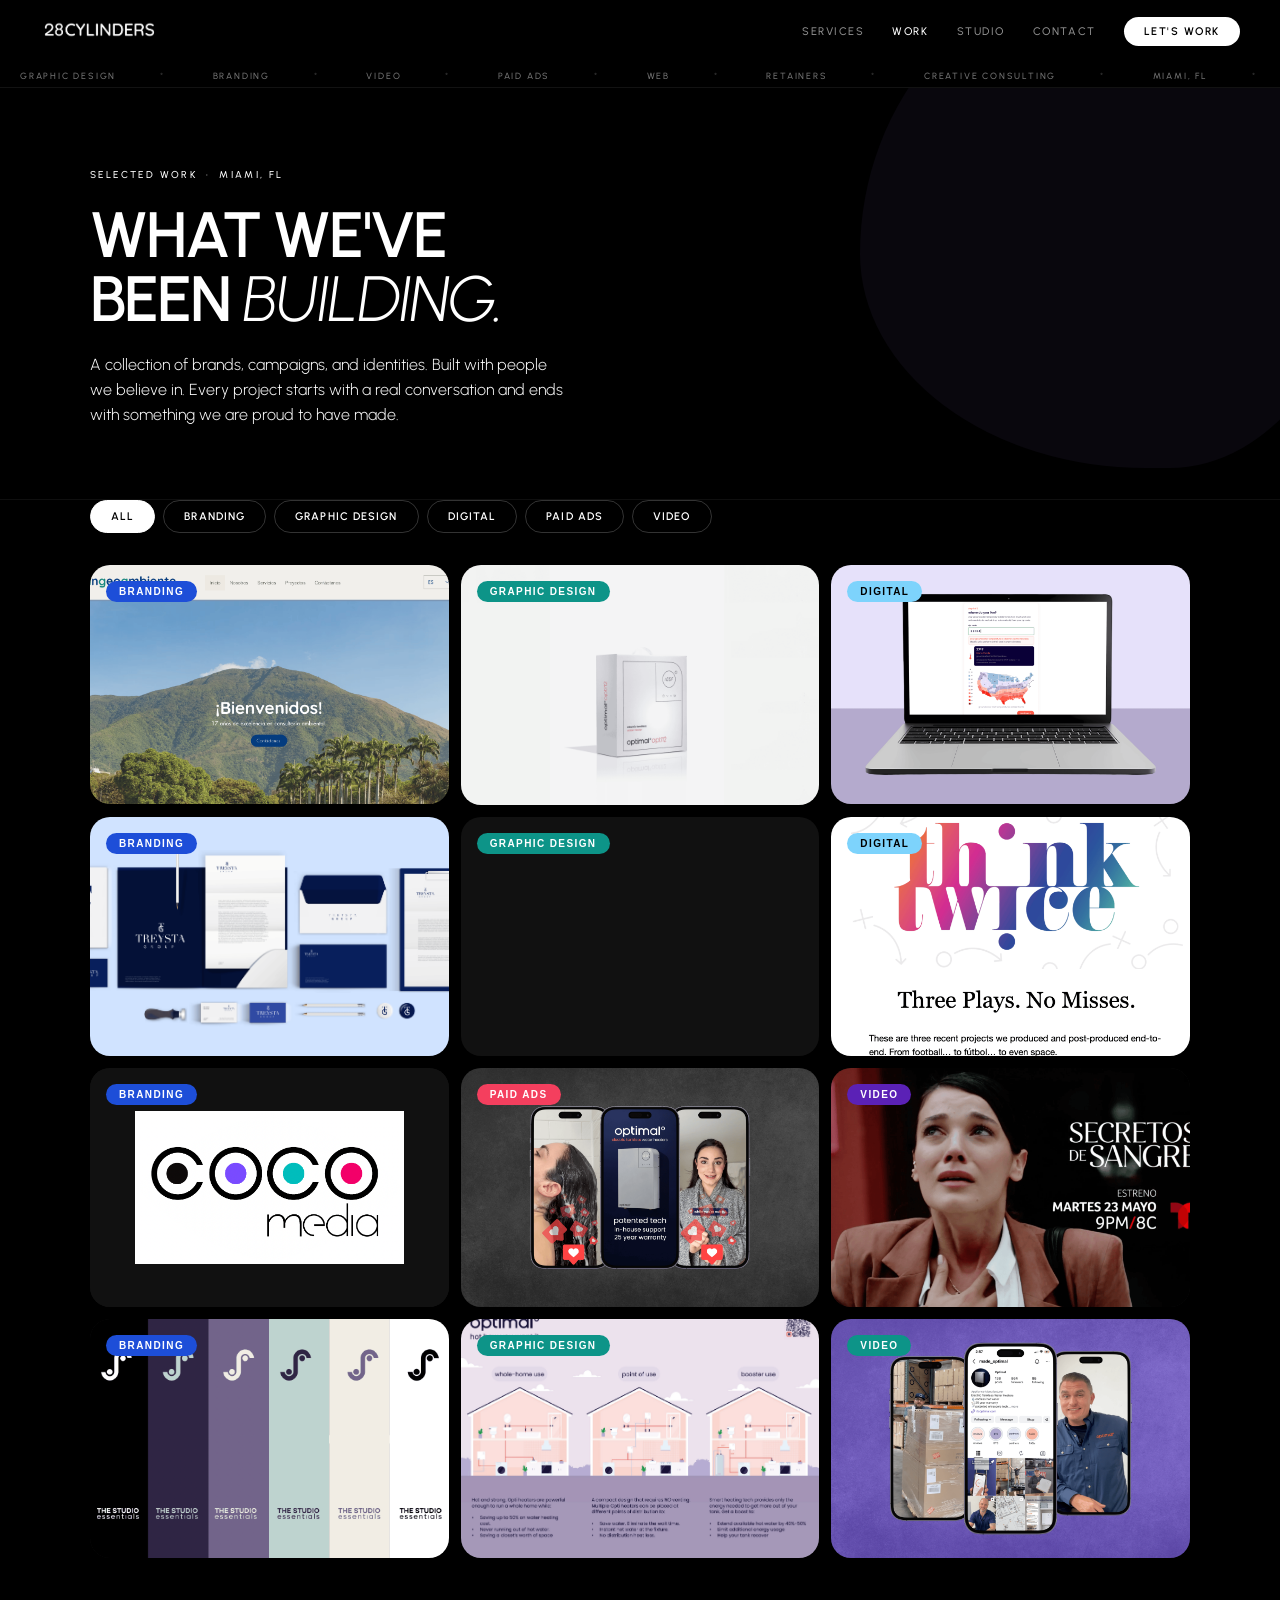
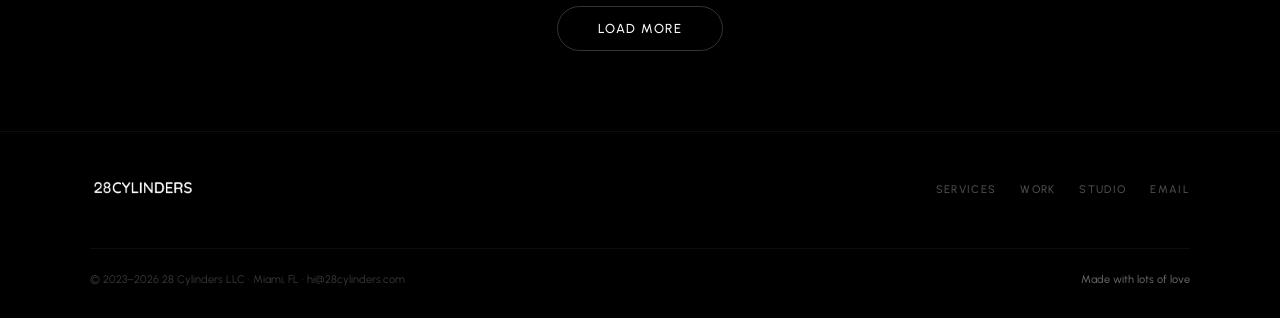
==== commit 84422561: "optimize images and video updates" ====
--- a/work.html
+++ b/work.html
@@ -286,8 +286,14 @@
 /* YouTube embed items */
 .cs-yt-iframe{position:absolute;inset:0;width:100%;height:100%;border:none;display:block}
 
+/* Clickable external thumbnail */
+.cs-gallery-link-thumb{display:block;text-decoration:none;position:relative;overflow:hidden;border-radius:12px;margin-top:48px}
+.cs-gallery-link-thumb img{width:100%;height:auto;display:block;transition:transform .4s ease}
+.cs-gallery-link-thumb:hover img{transform:scale(1.03)}
+.cs-play-badge{position:absolute;top:16px;right:16px;width:40px;height:40px;border-radius:50%;background:rgba(0,0,0,.65);color:#fff;display:flex;align-items:center;justify-content:center;font-size:17px;font-weight:700;backdrop-filter:blur(4px);-webkit-backdrop-filter:blur(4px);pointer-events:none}
+
 /* Per-project card overrides */
-[data-id="coco"] .project-img{object-position:center 40%}
+[data-id="coco"] .project-img{object-fit:contain;background:#111;padding:12%}
 
 /* View states */
 .view-hidden{display:none!important}
@@ -680,6 +686,12 @@
 
   function buildGallery(p) {
     const labels = p.labels || {};
+    let clickThumbHTML = '';
+    if (p.clickableThumb) {
+      const ct = p.clickableThumb;
+      const labelHTML = ct.label ? `<span class="cs-gallery-label">${ct.label}</span>` : '';
+      clickThumbHTML = `<a class="cs-gallery-link-thumb reveal" href="${ct.url}" target="_blank" rel="noopener noreferrer"><img src="${ct.src}" alt="${p.title}" loading="lazy">${labelHTML}<div class="cs-play-badge">↗</div></a>`;
+    }
     let iconRowHTML = '';
     if (p.iconRow && p.iconRow.length) {
       const icons = p.iconRow.map(src =>
@@ -687,7 +699,7 @@
       ).join('');
       iconRowHTML = `<div class="cs-icon-row${p.iconRowScroll ? ' cs-icon-row--scroll' : ''}">${icons}</div>`;
     }
-    if (!p.images || !p.images.length) return iconRowHTML;
+    if (!p.images || !p.images.length) return clickThumbHTML + iconRowHTML;
     const itemMarkup = src => {
       const isYTVertical = src.startsWith('yt-v:');
       const isYT = isYTVertical || src.startsWith('yt:');
@@ -696,7 +708,7 @@
         const label = labels[ytId] || '';
         const labelHTML = label ? `<span class="cs-gallery-label">${label}</span>` : '';
         const ar = isYTVertical ? '9/16' : '16/9';
-        return `<div class="cs-gallery-item" style="aspect-ratio:${ar}"><iframe class="cs-yt-iframe" src="https://www.youtube-nocookie.com/embed/${ytId}?rel=0&modestbranding=1" allow="accelerometer;autoplay;clipboard-write;encrypted-media;gyroscope;picture-in-picture" allowfullscreen frameborder="0"></iframe>${labelHTML}</div>`;
+        return `<div class="cs-gallery-item" style="aspect-ratio:${ar}"><iframe class="cs-yt-iframe" src="https://www.youtube-nocookie.com/embed/${ytId}?rel=0&modestbranding=1&vq=hd1080&hd=1" allow="accelerometer;autoplay;clipboard-write;encrypted-media;gyroscope;picture-in-picture" allowfullscreen frameborder="0"></iframe>${labelHTML}</div>`;
       }
       const filename = src.split('/').pop();
       const label = labels[filename] || '';
@@ -713,12 +725,12 @@
         const items = row.map(itemMarkup).join('');
         return `<div class="cs-gallery-row" data-cols="${row.length}">${items}</div>`;
       }).join('');
-      return `${iconRowHTML}<div class="cs-gallery-layout">${rows}</div>`;
+      return `${clickThumbHTML}${iconRowHTML}<div class="cs-gallery-layout">${rows}</div>`;
     }
 
     const items = p.images.map(itemMarkup).join('');
     const colStyle = p.galleryColumns ? ` style="column-count:${p.galleryColumns}"` : '';
-    return `${iconRowHTML}<div class="cs-gallery"${colStyle}>${items}</div>`;
+    return `${clickThumbHTML}${iconRowHTML}<div class="cs-gallery"${colStyle}>${items}</div>`;
   }
 
   PROJECTS.forEach((p, i) => {
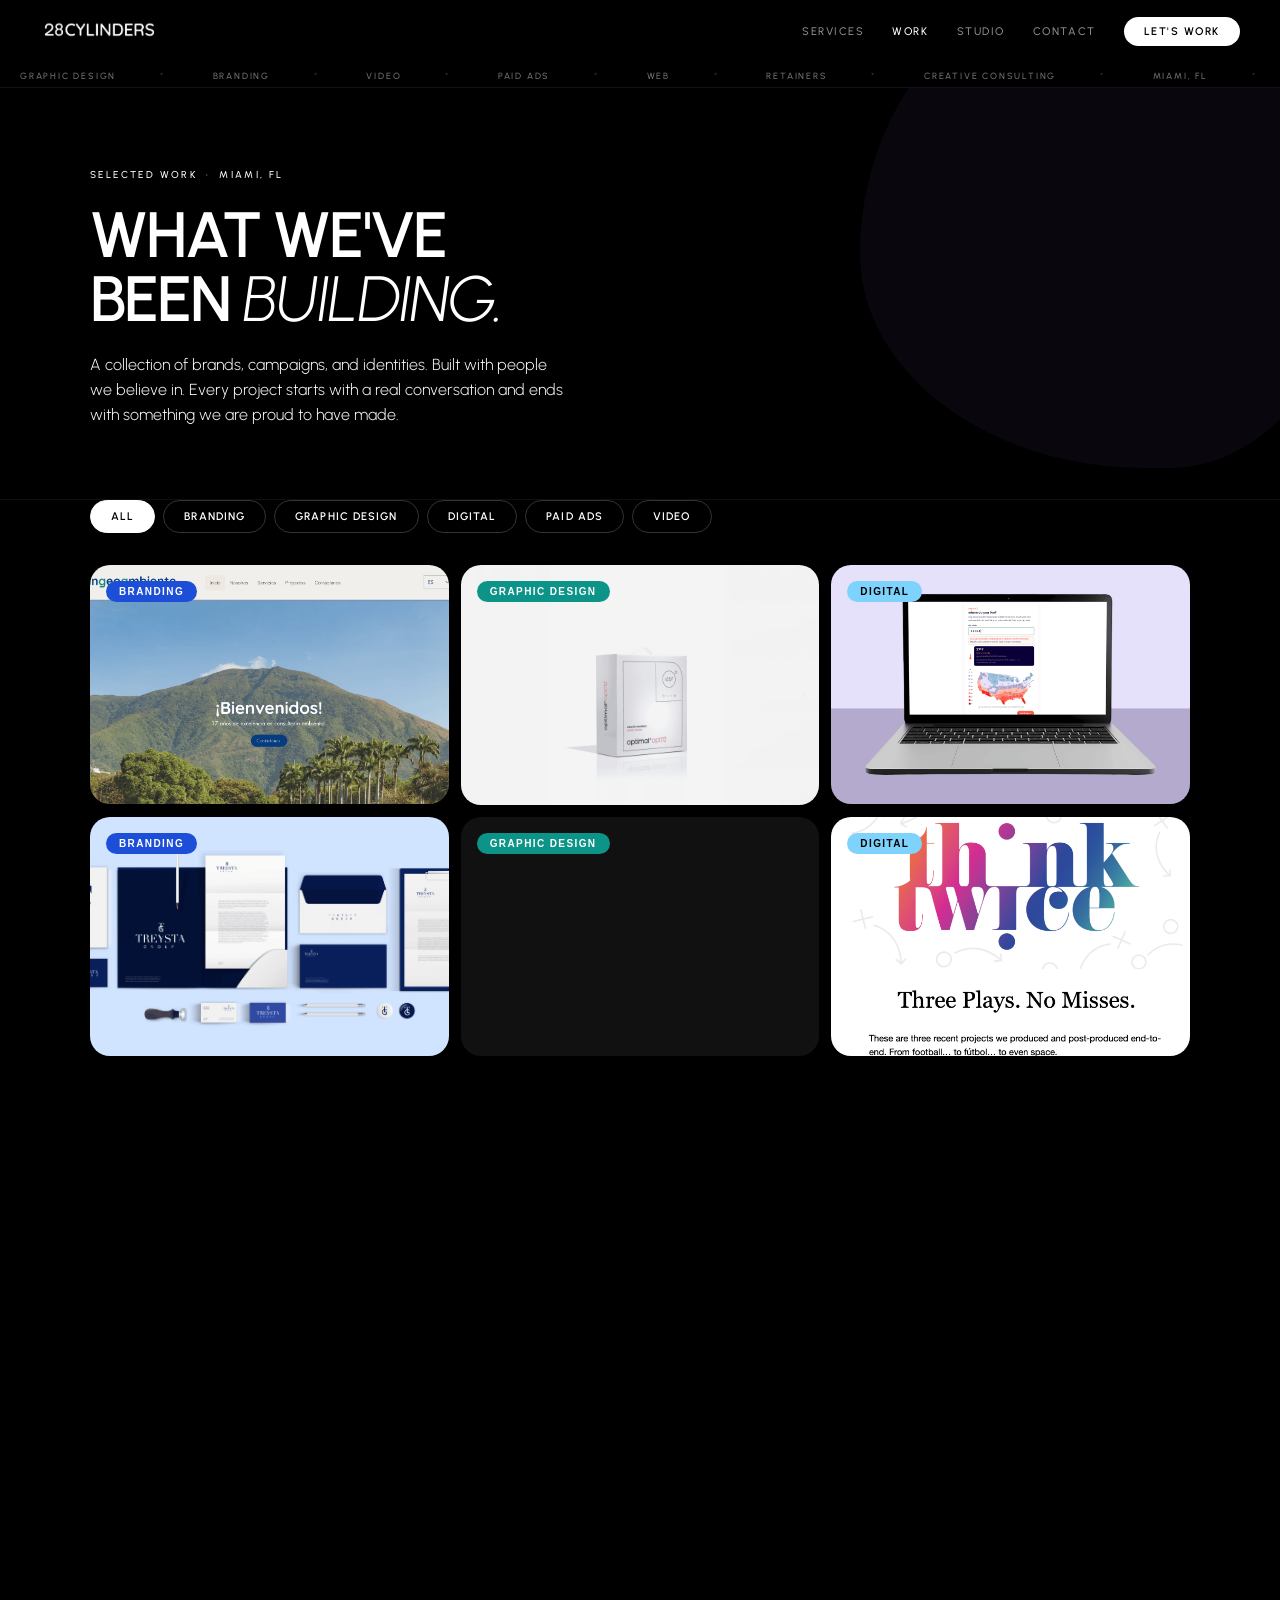
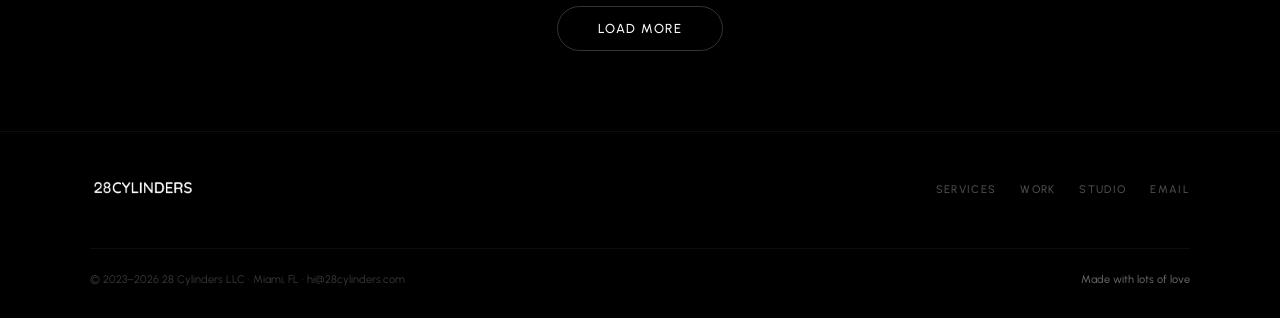
==== commit 92e9d313: "Images fix again" ====
--- a/work.html
+++ b/work.html
@@ -291,9 +291,6 @@
 .cs-gallery-link-thumb img{width:100%;height:auto;display:block;transition:transform .4s ease}
 .cs-gallery-link-thumb:hover img{transform:scale(1.03)}
 .cs-play-badge{position:absolute;top:16px;right:16px;width:40px;height:40px;border-radius:50%;background:rgba(0,0,0,.65);color:#fff;display:flex;align-items:center;justify-content:center;font-size:17px;font-weight:700;backdrop-filter:blur(4px);-webkit-backdrop-filter:blur(4px);pointer-events:none}
-
-/* Per-project card overrides */
-[data-id="coco"] .project-img{object-fit:contain;background:#111;padding:12%}
 
 /* View states */
 .view-hidden{display:none!important}
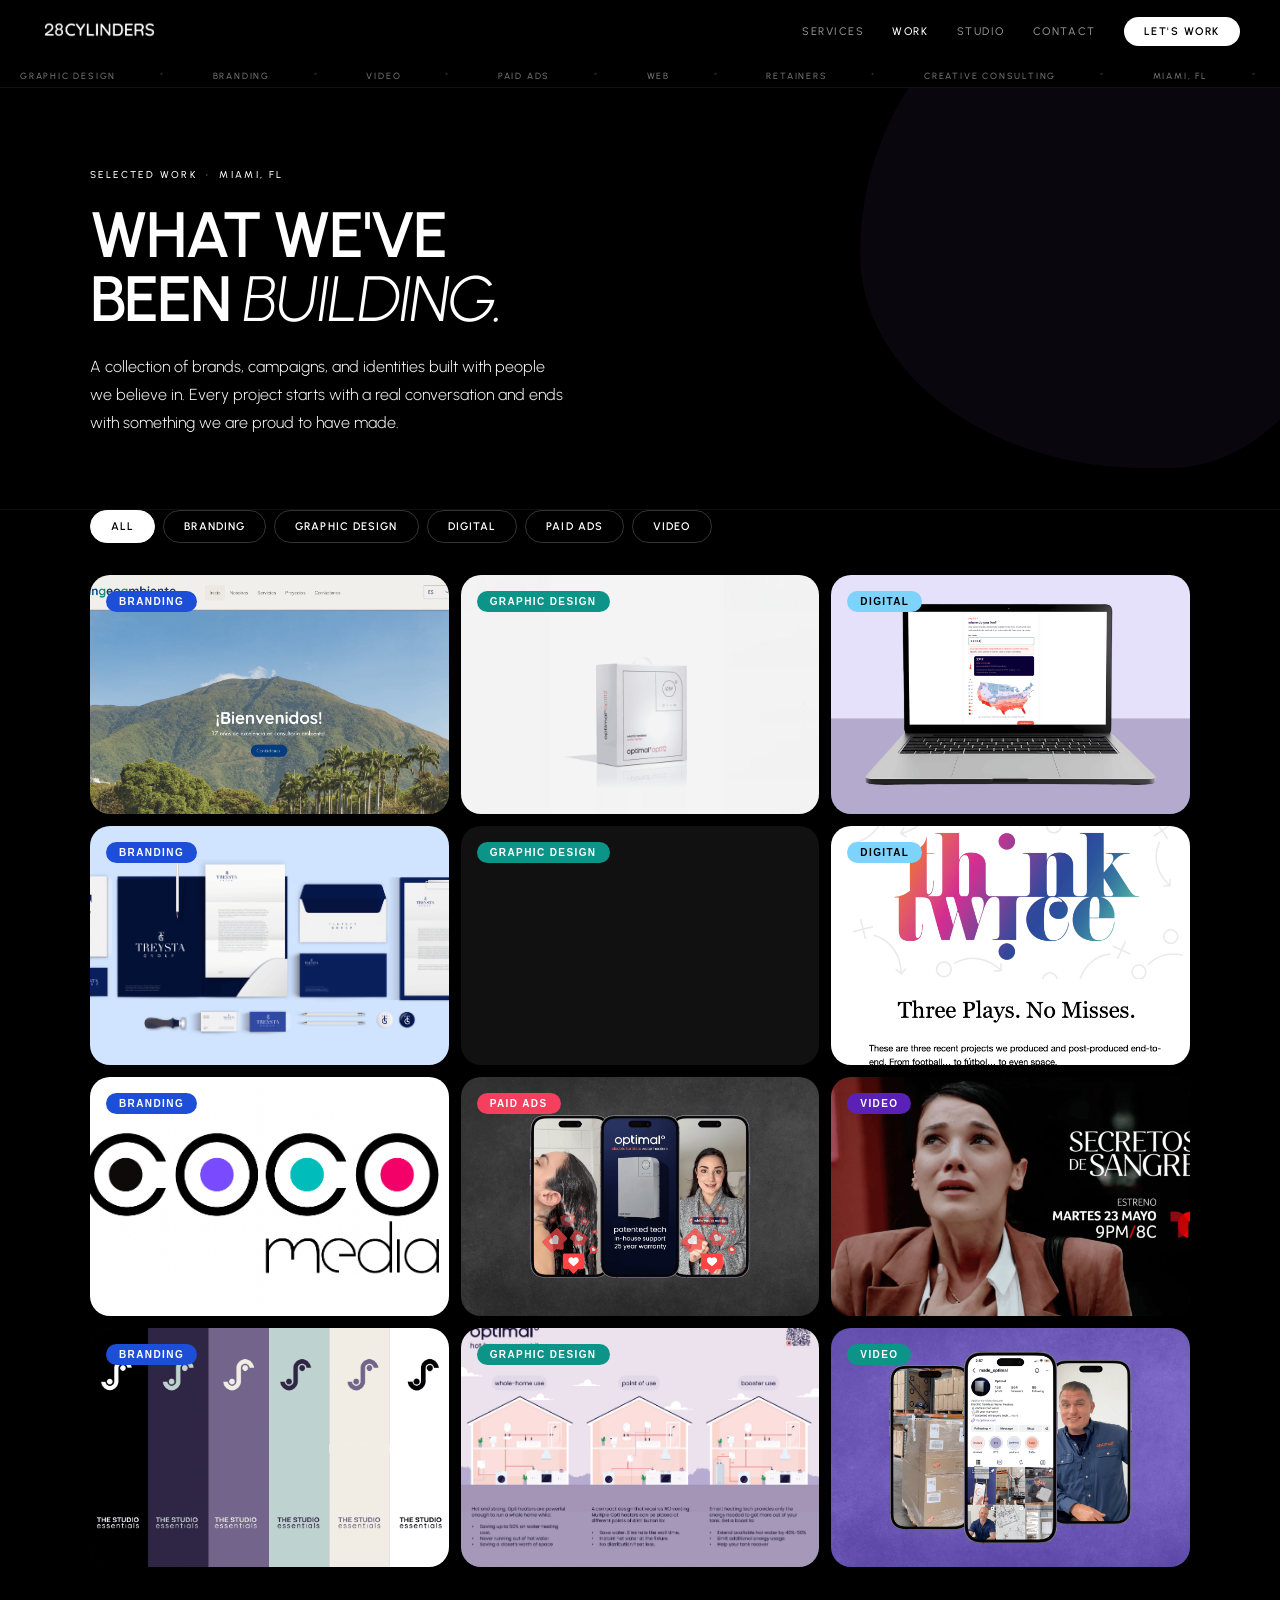
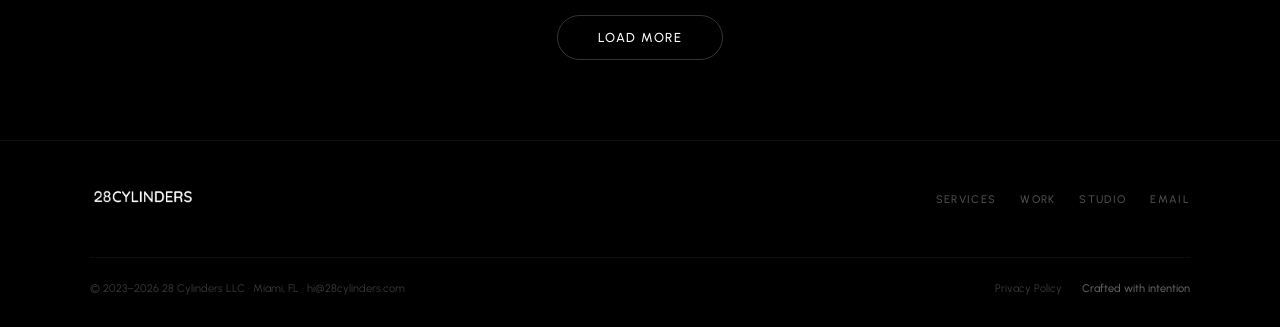
==== commit ad812809: "privacy page update" ====
--- a/work.html
+++ b/work.html
@@ -62,7 +62,7 @@
 }
 .work-hero-title em{font-style:italic;font-weight:300}
 .work-hero-body{
-  font-size:16px;font-weight:300;line-height:1.55;
+  font-size:16px;font-weight:300;line-height:1.75;
   opacity:.65;max-width:480px;
   animation:fadeUp .7s ease .35s both;
 }
@@ -115,9 +115,9 @@
   padding:64px 0 0;
 }
 .cs-work{padding:64px 0 0;max-width:720px}
-.cs-desc{font-size:16px;font-weight:300;line-height:1.5;color:var(--white);margin-bottom:24px}
+.cs-desc{font-size:16px;font-weight:300;line-height:1.8;color:var(--white);margin-bottom:24px}
 .cs-challenge-text,.cs-outcome-text,.cs-client-text{
-  font-size:16px;font-weight:300;line-height:1.6;color:var(--white);
+  font-size:16px;font-weight:300;line-height:1.8;color:var(--white);
 }
 .cs-label{
   font-size:10px;font-weight:600;letter-spacing:.22em;text-transform:uppercase;
@@ -161,7 +161,7 @@
 .cs-script-body{max-width:560px}
 .cs-script-direction{font-size:12px;font-style:italic;color:rgba(255,255,255,.5);margin:20px 0 6px}
 .cs-script-direction:first-of-type{margin-top:0}
-.cs-script-line{font-size:16px;font-weight:400;line-height:1.5;color:var(--white)}
+.cs-script-line{font-size:16px;font-weight:400;line-height:1.65;color:var(--white)}
 @media(max-width:480px){.cs-script{padding:32px 20px}}
 
 /* Gallery */
@@ -170,11 +170,6 @@
 .cs-gallery-item img,.cs-gallery-item video{width:100%;height:auto;display:block}
 .cs-gallery-video{cursor:pointer}
 .cs-gallery-label{position:absolute;bottom:0;left:0;right:0;padding:10px 14px;background:linear-gradient(transparent,rgba(0,0,0,.75));font-size:11px;font-weight:500;letter-spacing:.1em;text-transform:uppercase;color:#fff;pointer-events:none}
-
-.cs-gallery-layout{display:grid;gap:16px;margin-top:48px}
-.cs-gallery-row{display:grid;gap:16px}
-.cs-gallery-row[data-cols='2']{grid-template-columns:repeat(2,1fr)}
-.cs-gallery-row[data-cols='3']{grid-template-columns:repeat(3,1fr)}
 .cs-icon-row{display:flex;gap:24px;align-items:center;justify-content:center;padding:40px 0;margin-top:48px}
 .cs-icon-row img{width:calc(33% - 16px);max-width:180px;height:auto}
 .cs-icon-row--scroll{overflow-x:auto;flex-wrap:nowrap;justify-content:flex-start;padding-bottom:16px;-ms-overflow-style:none;scrollbar-width:none}
@@ -192,13 +187,13 @@
 .cs-editorial{margin-top:24px}
 .cs-editorial-b1{display:grid;grid-template-columns:1fr 1fr;gap:48px;align-items:center;padding:48px 0}
 .cs-editorial-b1-text{display:flex;flex-direction:column;gap:0}
-.cs-editorial-text{font-size:16px;line-height:1.5;color:var(--white)}
+.cs-editorial-text{font-size:16px;line-height:1.8;color:var(--white)}
 .cs-editorial-b1-imgs{display:grid;grid-template-columns:1fr 1fr;gap:3px}
 .cs-editorial-b1-img{width:100%;height:260px;object-fit:cover;display:block}
-.cs-editorial-b2{font-size:16px;line-height:1.5;color:rgba(255,255,255,.7);padding:40px 0;max-width:680px}
+.cs-editorial-b2{font-size:16px;line-height:1.8;color:rgba(255,255,255,.7);padding:40px 0;max-width:680px}
 .cs-editorial-b3{display:grid;grid-template-columns:repeat(3,1fr);gap:3px}
 .cs-editorial-b3-img{width:100%;height:340px;object-fit:cover;display:block}
-.cs-editorial-b4{font-size:16px;line-height:1.5;color:var(--white);padding-top:40px;max-width:680px}
+.cs-editorial-b4{font-size:16px;line-height:1.8;color:var(--white);padding-top:40px;max-width:680px}
 @media(max-width:860px){
   .cs-editorial-b1{grid-template-columns:1fr;gap:24px;padding:32px 0}
   .cs-editorial-b3-img{height:220px}
@@ -255,14 +250,14 @@
 .cs-card-label-desktop{display:block}
 .cs-card-toggle{display:none}
 .cs-card-body{}
-.cs-info-card-text{font-size:14px;font-weight:300;line-height:1.5;color:rgba(255,255,255,.75)}
+.cs-info-card-text{font-size:14px;font-weight:300;line-height:1.75;color:rgba(255,255,255,.75)}
 .cs-bullet-list{list-style:none;display:flex;flex-direction:column;gap:8px}
-.cs-bullet-list li{display:flex;align-items:flex-start;gap:8px;font-size:14px;font-weight:300;line-height:1.5;color:rgba(255,255,255,.75)}
+.cs-bullet-list li{display:flex;align-items:flex-start;gap:8px;font-size:14px;font-weight:300;line-height:1.75;color:rgba(255,255,255,.75)}
 .cs-bullet{font-size:12px;flex-shrink:0;line-height:1.75}
 
 /* Closing copy */
 .cs-closing-copy{max-width:680px;margin:0 auto;padding:64px 0}
-.cs-closing-copy p{font-size:16px;font-weight:300;line-height:1.6;color:rgba(255,255,255,.7);margin-bottom:1.2em}
+.cs-closing-copy p{font-size:16px;font-weight:300;line-height:1.8;color:rgba(255,255,255,.7);margin-bottom:1.2em}
 .cs-closing-copy p:last-child{margin-bottom:0}
 
 /* Back button */
@@ -277,20 +272,6 @@
 .cs-back::before{content:'←';transition:transform .2s}
 .cs-back:hover{opacity:1;gap:12px}
 .cs-back:hover::before{transform:translateX(-4px)}
-
-/* Gallery row consistent height */
-.cs-gallery-row .cs-gallery-item{aspect-ratio:4/3;margin-bottom:0}
-.cs-gallery-row .cs-gallery-item img,
-.cs-gallery-row .cs-gallery-item video{width:100%;height:100%;object-fit:cover}
-
-/* YouTube embed items */
-.cs-yt-iframe{position:absolute;inset:0;width:100%;height:100%;border:none;display:block}
-
-/* Clickable external thumbnail */
-.cs-gallery-link-thumb{display:block;text-decoration:none;position:relative;overflow:hidden;border-radius:12px;margin-top:48px}
-.cs-gallery-link-thumb img{width:100%;height:auto;display:block;transition:transform .4s ease}
-.cs-gallery-link-thumb:hover img{transform:scale(1.03)}
-.cs-play-badge{position:absolute;top:16px;right:16px;width:40px;height:40px;border-radius:50%;background:rgba(0,0,0,.65);color:#fff;display:flex;align-items:center;justify-content:center;font-size:17px;font-weight:700;backdrop-filter:blur(4px);-webkit-backdrop-filter:blur(4px);pointer-events:none}
 
 /* View states */
 .view-hidden{display:none!important}
@@ -405,7 +386,7 @@
   <div class="work-hero-inner">
     <p class="work-hero-eyebrow">Selected Work &nbsp;·&nbsp; Miami, FL</p>
     <h1 class="work-hero-title">What we've<br>been <em>building.</em></h1>
-    <p class="work-hero-body">A collection of brands, campaigns, and identities. Built with people we believe in. Every project starts with a real conversation and ends with something we are proud to have made.</p>
+    <p class="work-hero-body">A collection of brands, campaigns, and identities built with people we believe in. Every project starts with a real conversation and ends with something we are proud to have made.</p>
   </div>
 </section>
 
@@ -436,7 +417,10 @@
     </div>
     <div class="footer-bottom">
       <p class="footer-legal">© 2023–2026 28 Cylinders LLC &middot; Miami, FL &middot; hi@28cylinders.com</p>
-      <p class="footer-love">Made with lots of love</p>
+      <div class="footer-bottom-right">
+        <a href="privacy.html" class="footer-privacy">Privacy Policy</a>
+        <p class="footer-love">Crafted with intention</p>
+      </div>
     </div>
   </div>
 </footer>
@@ -514,7 +498,6 @@
 }
 
 window.addEventListener('popstate', route);
-window.addEventListener('hashchange', route);
 
 // ── RENDER WORK GRID ──
 const GRID_INITIAL = 12;
@@ -527,7 +510,6 @@
     card.type = 'button';
     card.className = 'project-card reveal';
     card.dataset.tag = p.tagLabel;
-    card.dataset.id = p.id;
     if (i >= GRID_INITIAL) card.classList.add('grid-hidden');
     card.setAttribute('role', 'listitem');
     card.setAttribute('aria-label', 'View ' + p.title + ' case study');
@@ -683,12 +665,6 @@
 
   function buildGallery(p) {
     const labels = p.labels || {};
-    let clickThumbHTML = '';
-    if (p.clickableThumb) {
-      const ct = p.clickableThumb;
-      const labelHTML = ct.label ? `<span class="cs-gallery-label">${ct.label}</span>` : '';
-      clickThumbHTML = `<a class="cs-gallery-link-thumb reveal" href="${ct.url}" target="_blank" rel="noopener noreferrer"><img src="${ct.src}" alt="${p.title}" loading="lazy">${labelHTML}<div class="cs-play-badge">↗</div></a>`;
-    }
     let iconRowHTML = '';
     if (p.iconRow && p.iconRow.length) {
       const icons = p.iconRow.map(src =>
@@ -696,17 +672,8 @@
       ).join('');
       iconRowHTML = `<div class="cs-icon-row${p.iconRowScroll ? ' cs-icon-row--scroll' : ''}">${icons}</div>`;
     }
-    if (!p.images || !p.images.length) return clickThumbHTML + iconRowHTML;
-    const itemMarkup = src => {
-      const isYTVertical = src.startsWith('yt-v:');
-      const isYT = isYTVertical || src.startsWith('yt:');
-      if (isYT) {
-        const ytId = src.slice(src.indexOf(':') + 1);
-        const label = labels[ytId] || '';
-        const labelHTML = label ? `<span class="cs-gallery-label">${label}</span>` : '';
-        const ar = isYTVertical ? '9/16' : '16/9';
-        return `<div class="cs-gallery-item" style="aspect-ratio:${ar}"><iframe class="cs-yt-iframe" src="https://www.youtube-nocookie.com/embed/${ytId}?rel=0&modestbranding=1&vq=hd1080&hd=1" allow="accelerometer;autoplay;clipboard-write;encrypted-media;gyroscope;picture-in-picture" allowfullscreen frameborder="0"></iframe>${labelHTML}</div>`;
-      }
+    if (!p.images || !p.images.length) return iconRowHTML;
+    const items = p.images.map(src => {
       const filename = src.split('/').pop();
       const label = labels[filename] || '';
       const isVideo = /\.(mp4|webm)$/i.test(src);
@@ -715,19 +682,9 @@
         : `<img src="${src}" alt="${p.title}" loading="lazy" class="cs-row-img">`;
       const labelHTML = label ? `<span class="cs-gallery-label">${label}</span>` : '';
       return `<div class="cs-gallery-item">${el}${labelHTML}</div>`;
-    };
-
-    if (p.galleryLayout && p.galleryLayout.length) {
-      const rows = p.galleryLayout.map(row => {
-        const items = row.map(itemMarkup).join('');
-        return `<div class="cs-gallery-row" data-cols="${row.length}">${items}</div>`;
-      }).join('');
-      return `${clickThumbHTML}${iconRowHTML}<div class="cs-gallery-layout">${rows}</div>`;
-    }
-
-    const items = p.images.map(itemMarkup).join('');
+    }).join('');
     const colStyle = p.galleryColumns ? ` style="column-count:${p.galleryColumns}"` : '';
-    return `${clickThumbHTML}${iconRowHTML}<div class="cs-gallery"${colStyle}>${items}</div>`;
+    return `${iconRowHTML}<div class="cs-gallery"${colStyle}>${items}</div>`;
   }
 
   PROJECTS.forEach((p, i) => {
--- a/style.css
+++ b/style.css
@@ -111,6 +111,9 @@
 .footer-bottom{display:flex;justify-content:space-between;align-items:center;padding-top:24px;border-top:1px solid rgba(255,255,255,.05);flex-wrap:wrap;gap:10px}
 .footer-legal{font-size:11px;font-weight:400;color:var(--white);opacity:.22}
 .footer-love{font-size:11px;font-weight:500;color:var(--white);opacity:.38}
+.footer-bottom-right{display:flex;align-items:center;gap:20px}
+.footer-privacy{font-size:11px;font-weight:400;color:var(--white);opacity:.22;text-decoration:none;transition:opacity .2s}
+.footer-privacy:hover{opacity:.6}
 
 @keyframes fadeUp{from{opacity:0;transform:translateY(22px)}to{opacity:1;transform:translateY(0)}}
 @keyframes blobFloat{from{transform:translate(0,0) rotate(0deg)}to{transform:translate(14px,18px) rotate(7deg)}}
